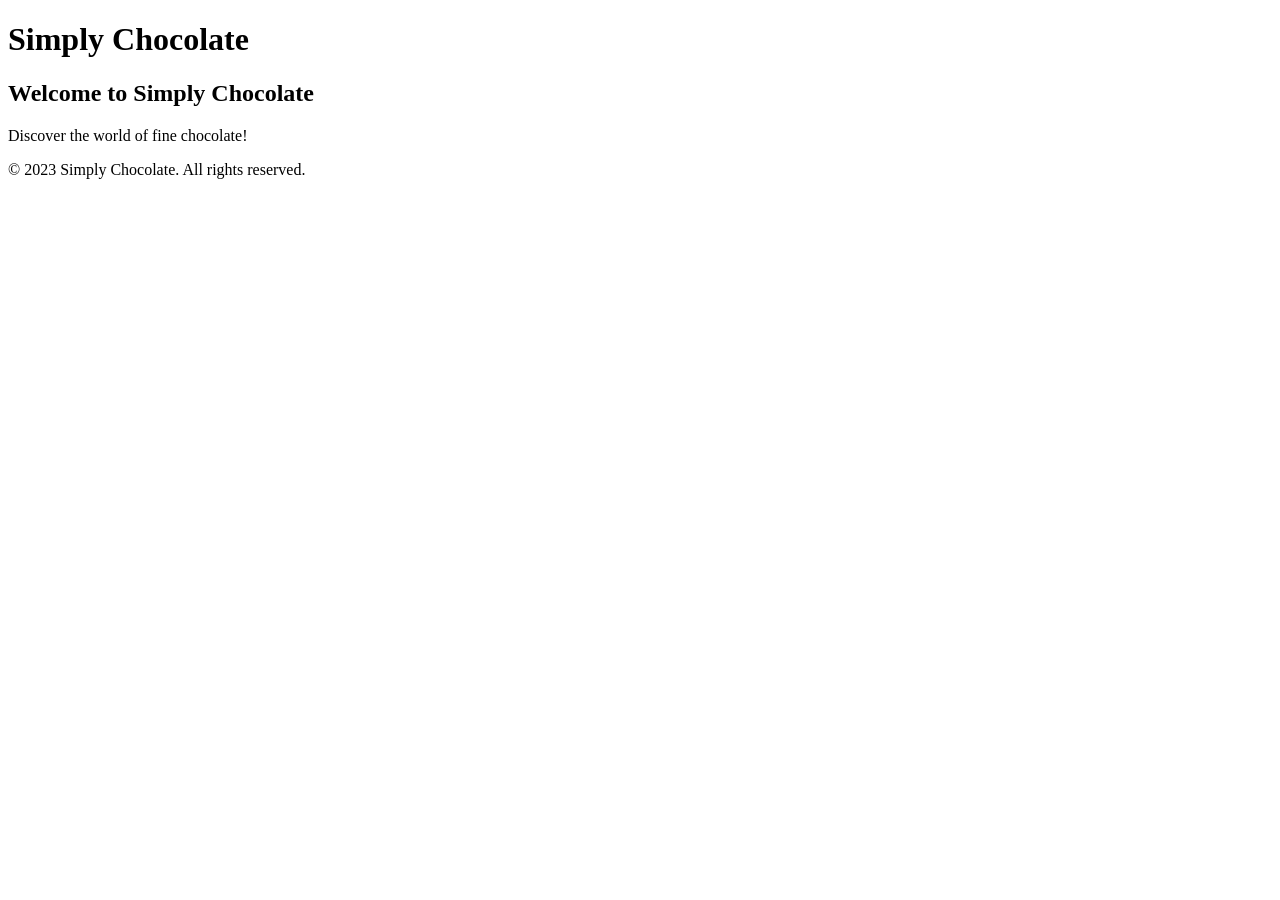
==== index.html @ 81ae106d "Add basic project structure" ====
<!doctype html>
<html lang="en">
  <head>
    <meta charset="UTF-8" />
    <meta name="viewport" content="width=device-width, initial-scale=1.0" />
    <title>Document</title>
  </head>
  <body>
    <header>
      <h1>Simply Chocolate</h1>
    </header>
    <main>
      <section>
        <h2>Welcome to Simply Chocolate</h2>
        <p>Discover the world of fine chocolate!</p>
      </section>
    </main>
    <footer>
      <p>&copy; 2023 Simply Chocolate. All rights reserved.</p>
    </footer>
  </body>
</html>
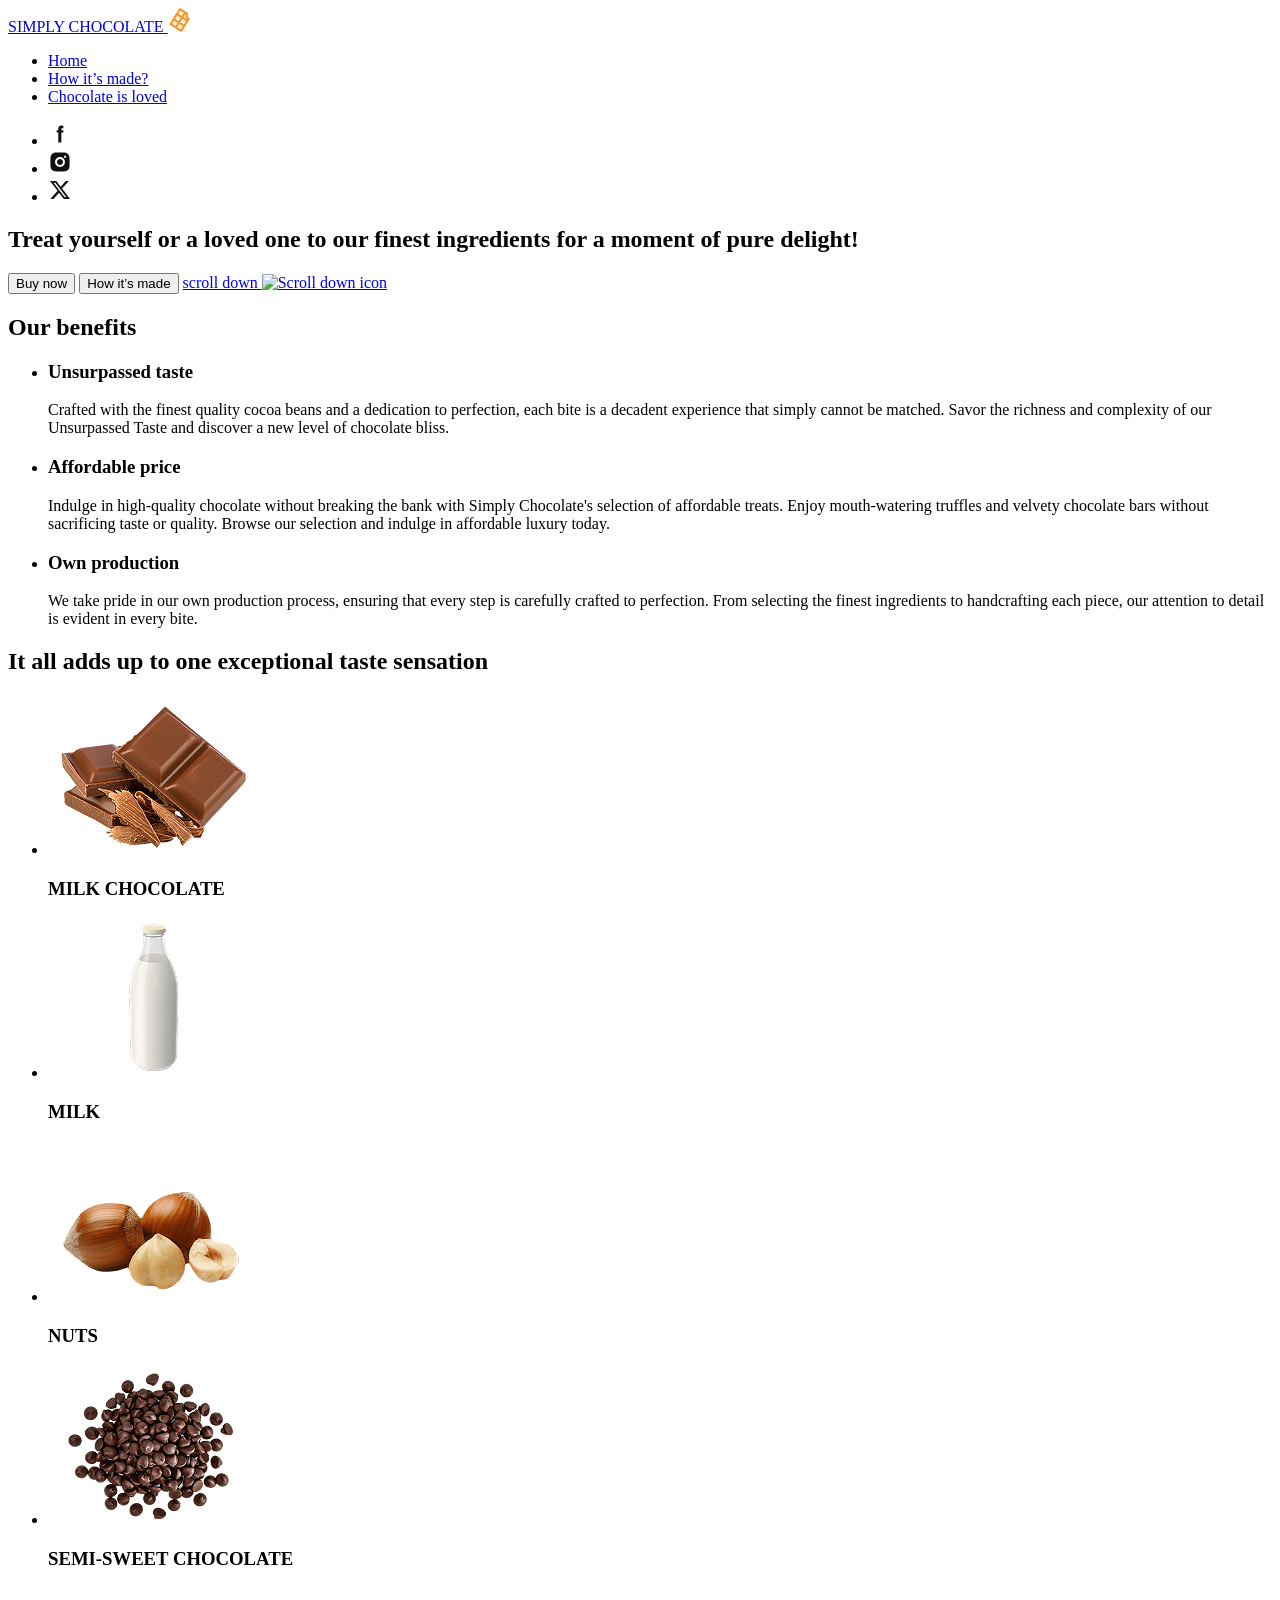
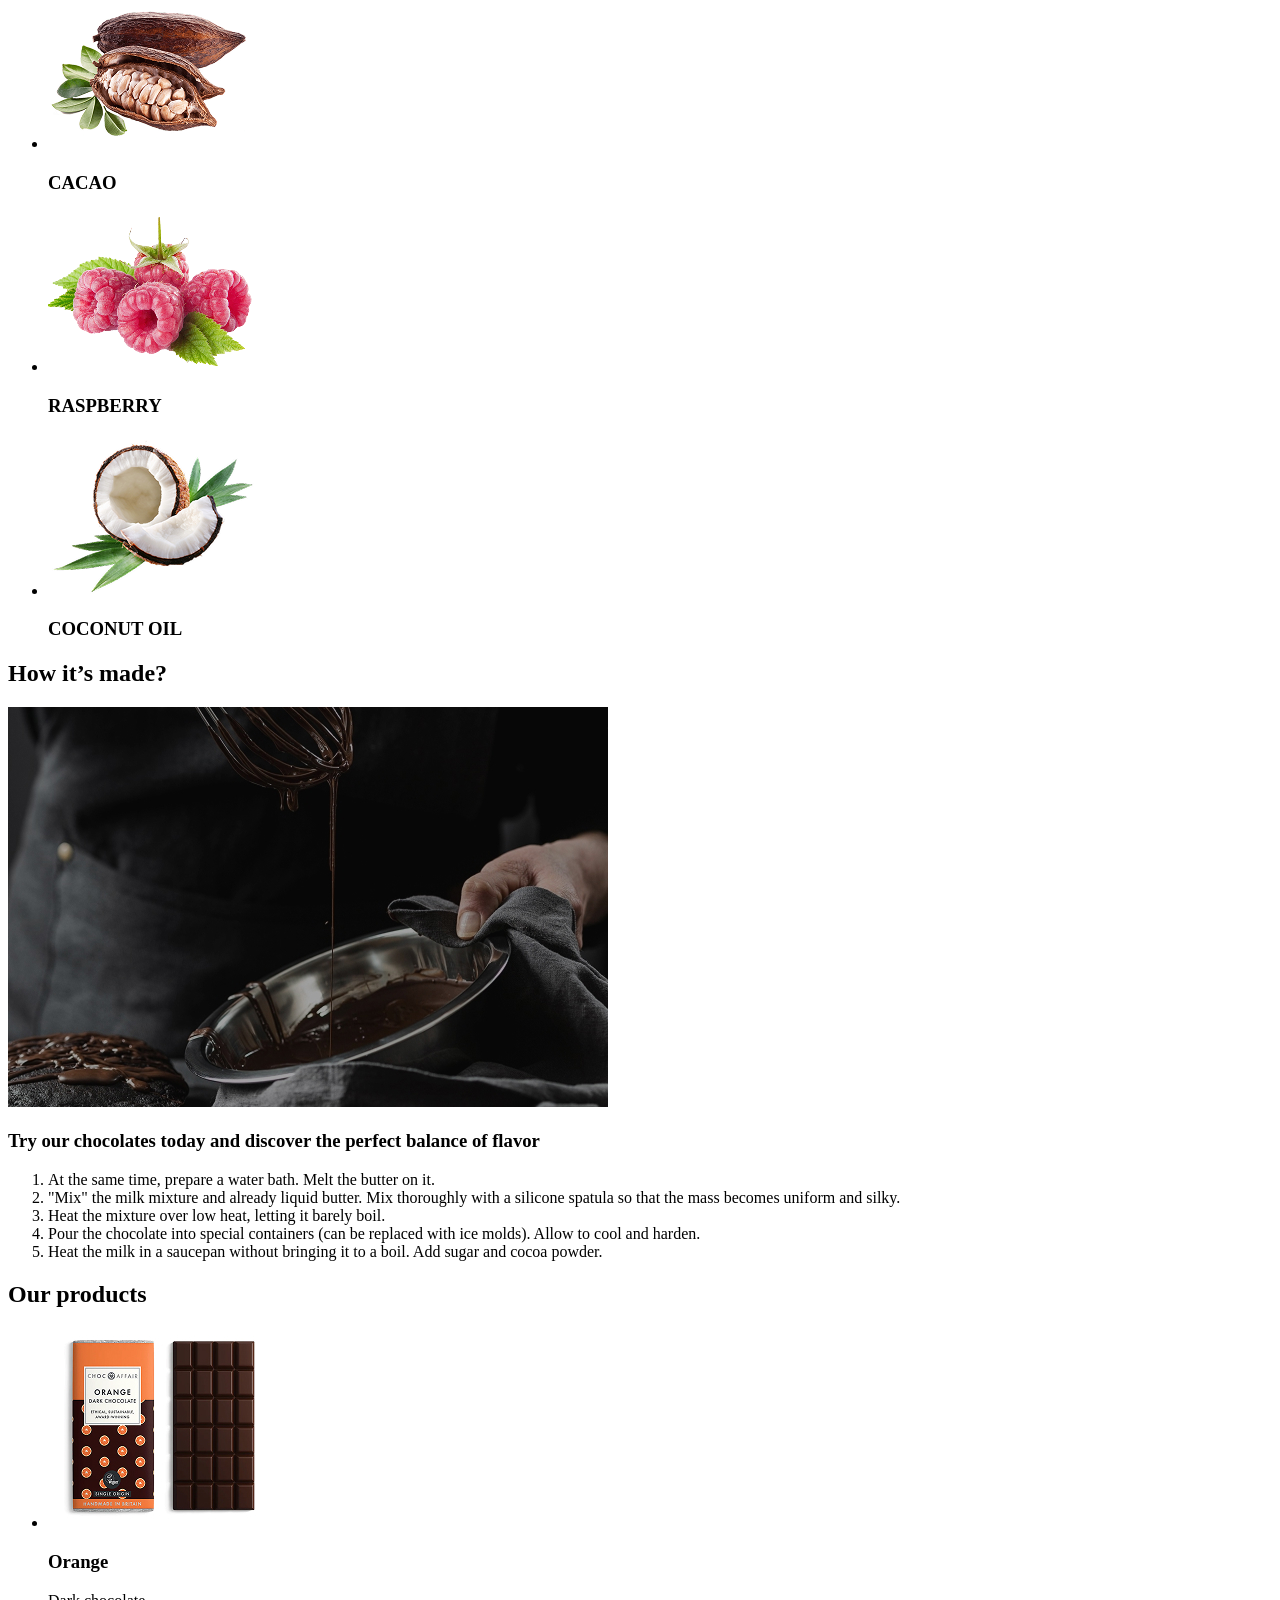
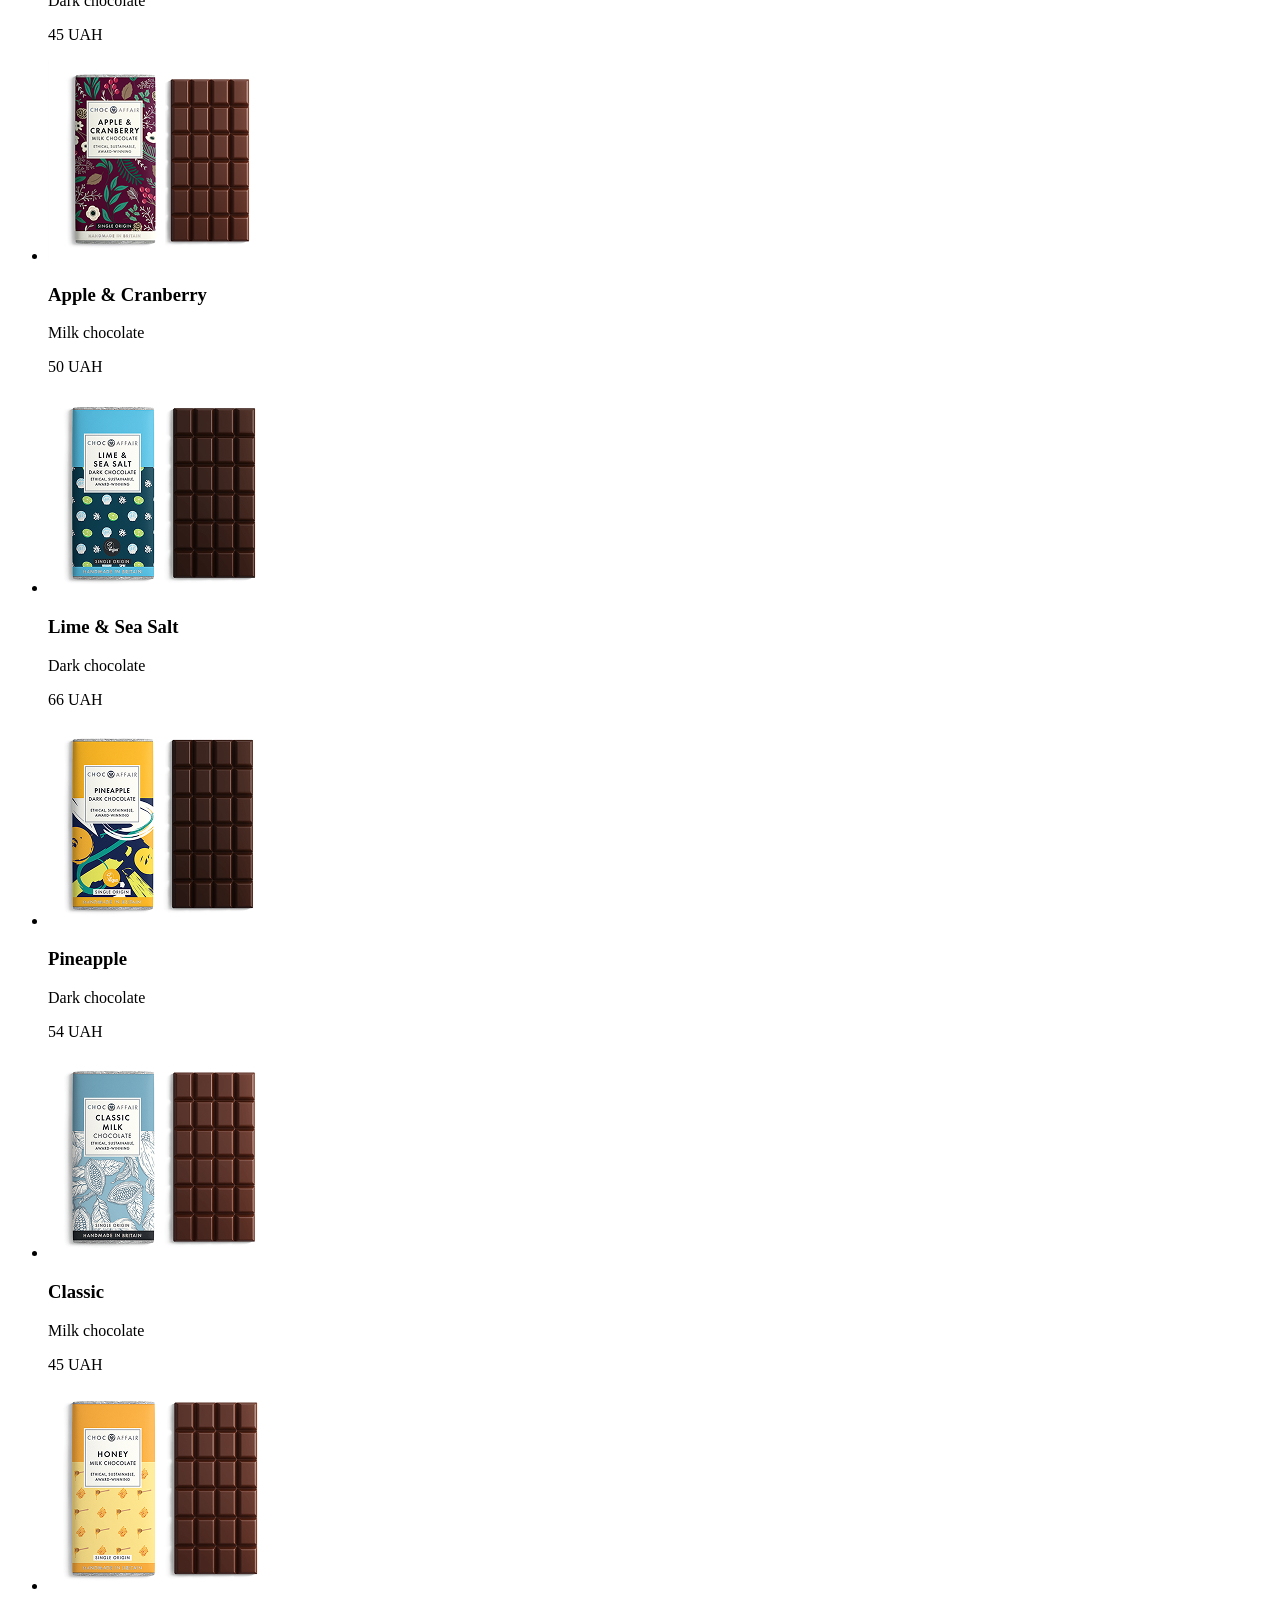
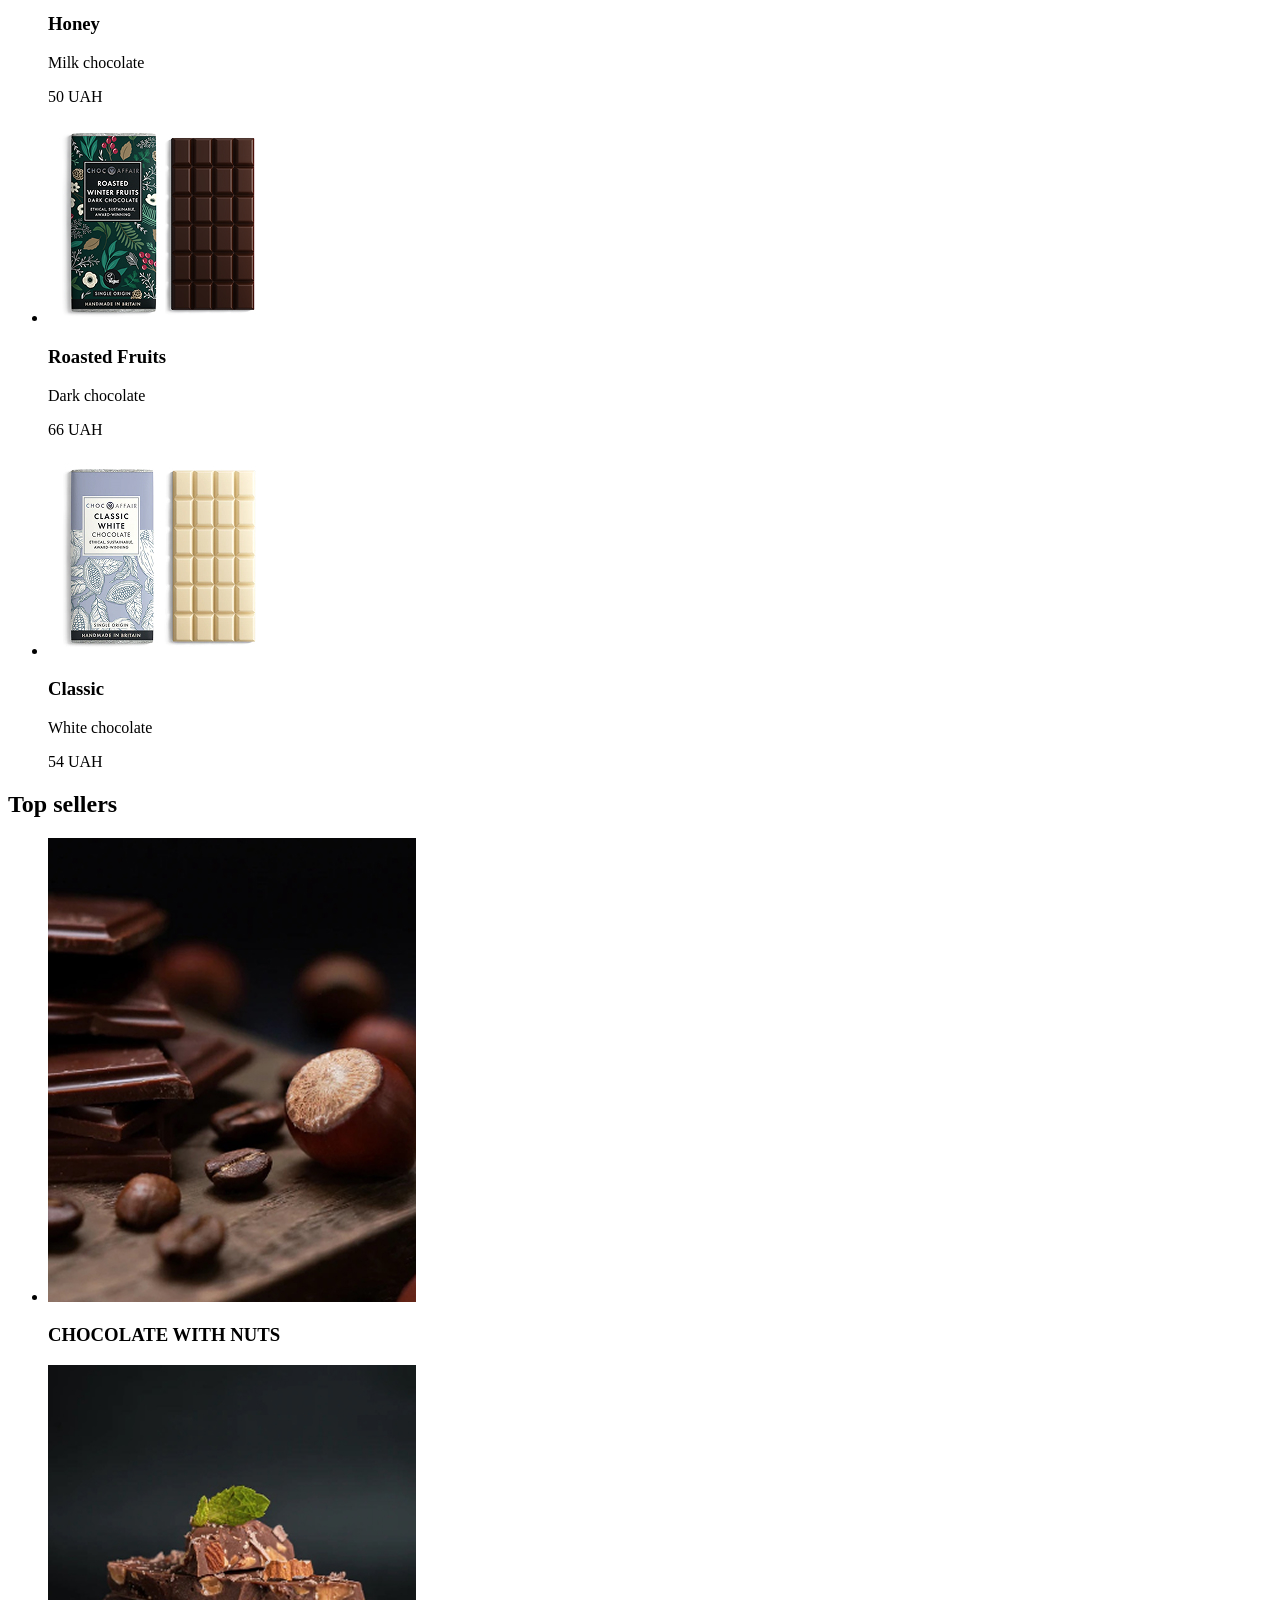
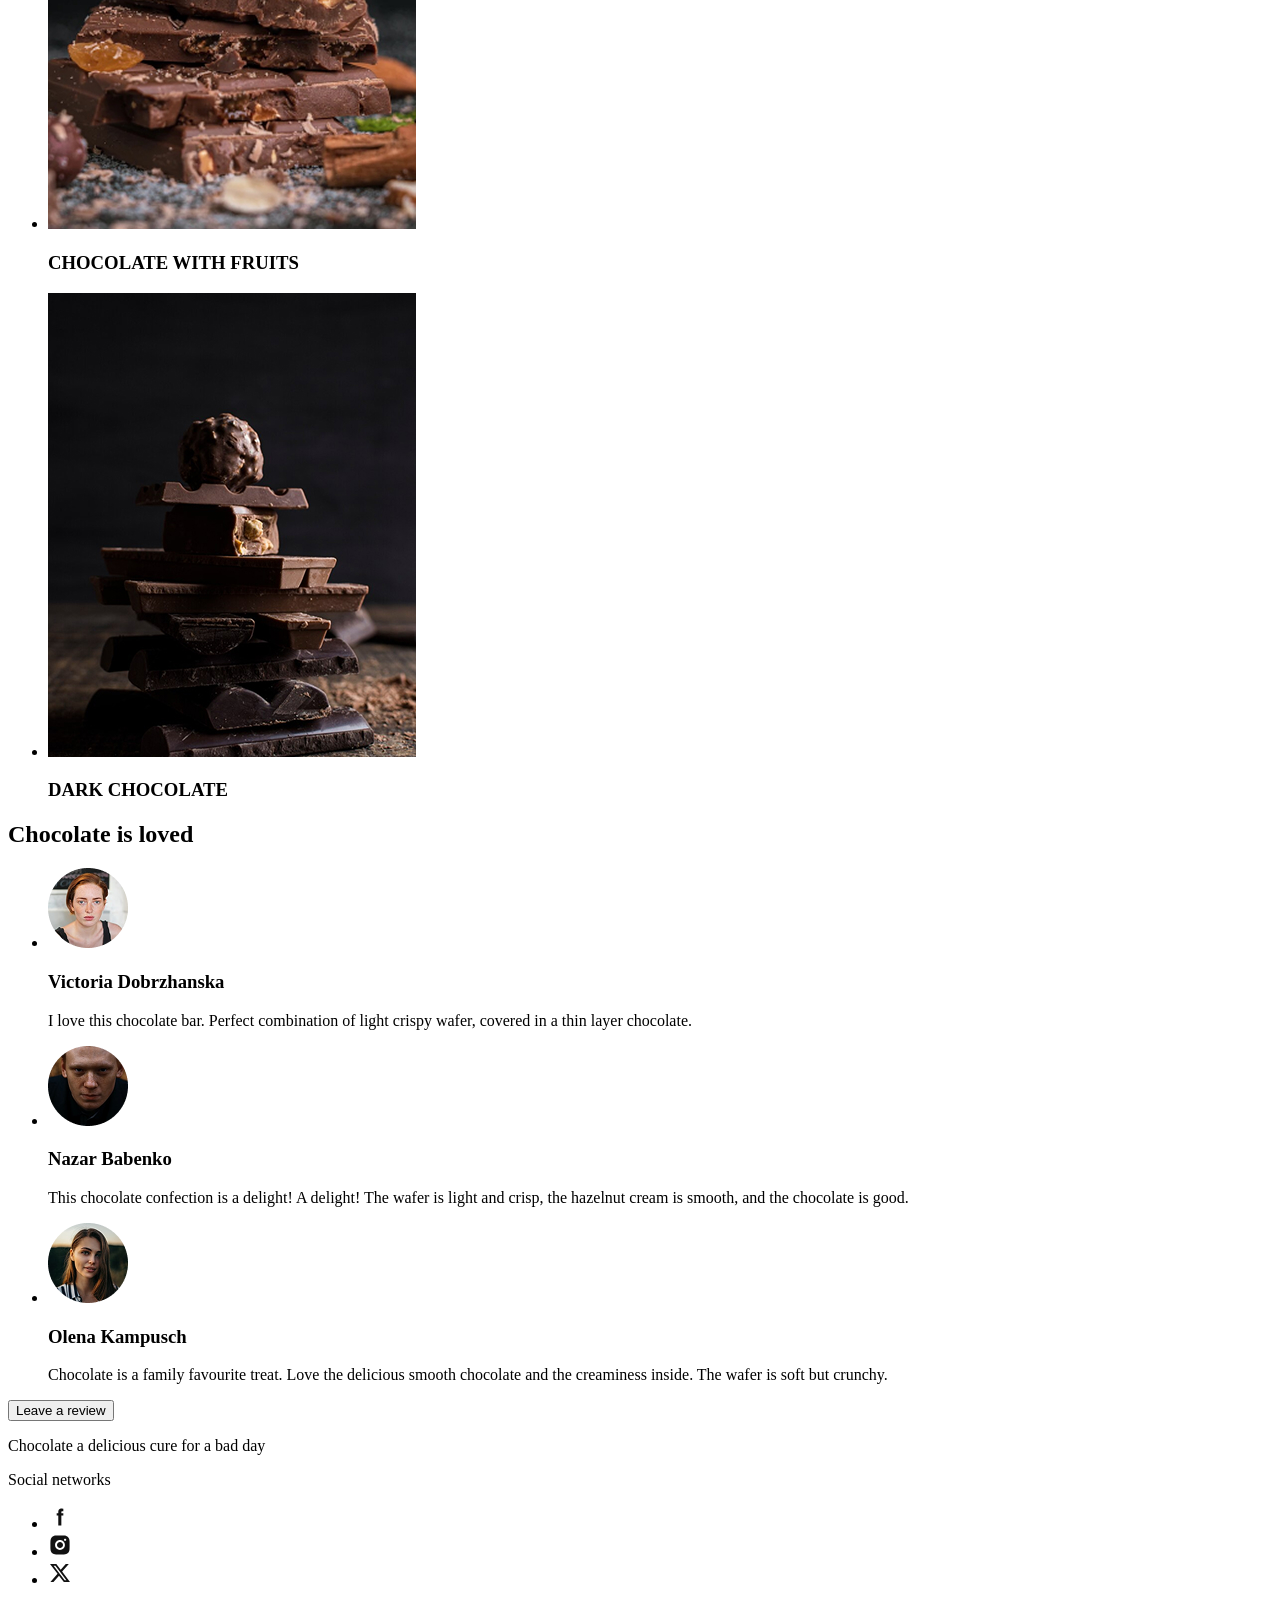
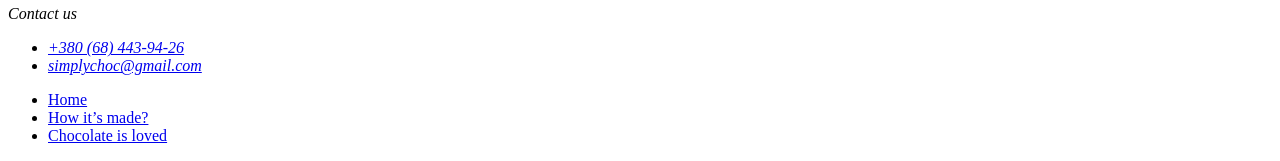
==== commit d8c38f7d: "Add updated html structure" ====
--- a/index.html
+++ b/index.html
@@ -3,20 +3,467 @@
   <head>
     <meta charset="UTF-8" />
     <meta name="viewport" content="width=device-width, initial-scale=1.0" />
-    <title>Document</title>
+    <meta
+      name="description"
+      content="Simply Chocolate offers high-quality, handmade chocolate bars with unique flavors like Orange, Sea Salt, and Roasted Nuts. Pure ingredients for a moment of pure delight. Shop our bestsellers online."
+    />
+    <meta
+      name="keywords"
+      content="simply chocolate, artisan chocolate, buy chocolate online, dark chocolate bars, milk chocolate, organic sweets, handmade confectionery, chocolate gift sets, gourmet chocolate, cocoa products"
+    />
+
+    <title>Simply Chocolate</title>
+    <link
+      rel="shortcut icon"
+      href="./images/icons/logo.svg"
+      type="image/xml+svg"
+    />
   </head>
   <body>
+    <!-- Header -->
+
     <header>
-      <h1>Simply Chocolate</h1>
+      <a href="./index.html"
+        >SIMPLY CHOCOLATE
+        <img
+          src="./images/icons/logo.svg"
+          alt="Site logo"
+          width="24"
+          height="24"
+      /></a>
+
+      <nav>
+        <ul>
+          <li><a href="#">Home</a></li>
+          <li><a href="#">How it’s made?</a></li>
+          <li><a href="#">Chocolate is loved</a></li>
+        </ul>
+      </nav>
+
+      <ul>
+        <li>
+          <a
+            href="https://facebook.com"
+            target="_blank"
+            rel="noopener noreferrer"
+            ><img
+              src="./images/icons/facebook.svg"
+              alt="Facebook icon"
+              width="24"
+              height="24"
+          /></a>
+        </li>
+        <li>
+          <a
+            href="https://instagram.com"
+            target="_blank"
+            rel="noopener noreferrer"
+            ><img
+              src="./images/icons/instagram.svg"
+              alt="Instagram icon"
+              width="24"
+              height="24"
+          /></a>
+        </li>
+        <li>
+          <a
+            href="https://twitter.com"
+            target="_blank"
+            rel="noopener noreferrer"
+            ><img
+              src="./images/icons/twitter.svg"
+              alt="Twitter icon"
+              width="24"
+              height="24"
+          /></a>
+        </li>
+      </ul>
     </header>
     <main>
-      <section>
-        <h2>Welcome to Simply Chocolate</h2>
-        <p>Discover the world of fine chocolate!</p>
+      <!-- Hero section -->
+      <section>
+        <h1>
+          Treat yourself or a loved one to our finest ingredients for a moment
+          of pure delight!
+        </h1>
+        <button type="button">Buy now</button>
+        <button type="button">How it’s made</button>
+        <a href="#" target="_blank" rel="noopener noreferrer"
+          >scroll down
+          <img
+            src="./images/icons/arrow.svg"
+            alt="Scroll down icon"
+            width="22"
+            height="22"
+        /></a>
+      </section>
+      <!-- Benefits section -->
+      <section>
+        <h2>Our benefits</h2>
+        <ul>
+          <li>
+            <h3>Unsurpassed taste</h3>
+            <p>
+              Crafted with the finest quality cocoa beans and a dedication to
+              perfection, each bite is a decadent experience that simply cannot
+              be matched. Savor the richness and complexity of our Unsurpassed
+              Taste and discover a new level of chocolate bliss.
+            </p>
+          </li>
+          <li>
+            <h3>Affordable price</h3>
+            <p>
+              Indulge in high-quality chocolate without breaking the bank with
+              Simply Chocolate's selection of affordable treats. Enjoy
+              mouth-watering truffles and velvety chocolate bars without
+              sacrificing taste or quality. Browse our selection and indulge in
+              affordable luxury today.
+            </p>
+          </li>
+          <li>
+            <h3>Own production</h3>
+            <p>
+              We take pride in our own production process, ensuring that every
+              step is carefully crafted to perfection. From selecting the finest
+              ingredients to handcrafting each piece, our attention to detail is
+              evident in every bite.
+            </p>
+          </li>
+        </ul>
+      </section>
+      <!-- Ingredients section -->
+      <section>
+        <h2>It all adds up to one exceptional taste sensation</h2>
+        <ul>
+          <li>
+            <img
+              src="./images/ingredients/img-1.png"
+              alt="Milk chocolate"
+              width="212"
+              height="160"
+            />
+            <h3>MILK CHOCOLATE</h3>
+          </li>
+          <li>
+            <img
+              src="./images/ingredients/img-2.png"
+              alt="Milk"
+              width="212"
+              height="160"
+            />
+            <h3>MILK</h3>
+          </li>
+          <li>
+            <img
+              src="./images/ingredients/img-3.png"
+              alt="Nuts"
+              width="212"
+              height="160"
+            />
+            <h3>NUTS</h3>
+          </li>
+          <li>
+            <img
+              src="./images/ingredients/img-4.png"
+              alt="Semi-sweet chocolate"
+              width="212"
+              height="160"
+            />
+            <h3>SEMI-SWEET CHOCOLATE</h3>
+          </li>
+          <li>
+            <img
+              src="./images/ingredients/img-5.png"
+              alt="Cacao"
+              width="212"
+              height="160"
+            />
+            <h3>CACAO</h3>
+          </li>
+          <li>
+            <img
+              src="./images/ingredients/img-6.png"
+              alt="Raspberry"
+              width="212"
+              height="160"
+            />
+            <h3>RASPBERRY</h3>
+          </li>
+          <li>
+            <img
+              src="./images/ingredients/img-7.png"
+              alt="Coconut oil"
+              width="212"
+              height="160"
+            />
+            <h3>COCONUT OIL</h3>
+          </li>
+        </ul>
+      </section>
+      <!-- Made section -->
+      <section>
+        <h2>How it’s made?</h2>
+        <img
+          src="./images/made/image.jpg"
+          alt="A close-up of melted dark chocolate dripping from a wire whisk into a metal bowl, with a finished chocolate cake in the background."
+          width="600"
+          height="400"
+        />
+        <h3>
+          Try our chocolates today and discover the perfect balance of flavor
+        </h3>
+        <ol>
+          <li>
+            At the same time, prepare a water bath. Melt the butter on it.
+          </li>
+          <li>
+            "Mix" the milk mixture and already liquid butter. Mix thoroughly
+            with a silicone spatula so that the mass becomes uniform and silky.
+          </li>
+          <li>Heat the mixture over low heat, letting it barely boil.</li>
+          <li>
+            Pour the chocolate into special containers (can be replaced with ice
+            molds). Allow to cool and harden.
+          </li>
+          <li>
+            Heat the milk in a saucepan without bringing it to a boil. Add sugar
+            and cocoa powder.
+          </li>
+        </ol>
+      </section>
+      <!-- Products section -->
+      <section>
+        <h2>Our products</h2>
+        <ul>
+          <li>
+            <img
+              src="./images/products/img-1.jpg"
+              alt="Orange - Dark chocolate"
+              width="230"
+              height="201"
+            />
+            <h3>Orange</h3>
+            <p>Dark chocolate</p>
+            <p>45 UAH</p>
+          </li>
+          <li>
+            <img
+              src="./images/products/img-2.jpg"
+              alt="Apple & Cranberry - Milk chocolate"
+              width="230"
+              height="201"
+            />
+            <h3>Apple & Cranberry</h3>
+            <p>Milk chocolate</p>
+            <p>50 UAH</p>
+          </li>
+          <li>
+            <img
+              src="./images/products/img-3.jpg"
+              alt="Lime & Sea Salt - Dark chocolate"
+              width="230"
+              height="201"
+            />
+            <h3>Lime & Sea Salt</h3>
+            <p>Dark chocolate</p>
+            <p>66 UAH</p>
+          </li>
+          <li>
+            <img
+              src="./images/products/img-4.jpg"
+              alt="Pineapple - Dark chocolate"
+              width="230"
+              height="201"
+            />
+            <h3>Pineapple</h3>
+            <p>Dark chocolate</p>
+            <p>54 UAH</p>
+          </li>
+          <li>
+            <img
+              src="./images/products/img-5.jpg"
+              alt="Classic - Milk chocolate"
+              width="230"
+              height="201"
+            />
+            <h3>Classic</h3>
+            <p>Milk chocolate</p>
+            <p>45 UAH</p>
+          </li>
+          <li>
+            <img
+              src="./images/products/img-6.jpg"
+              alt="Honey - Milk chocolate"
+              width="230"
+              height="201"
+            />
+            <h3>Honey</h3>
+            <p>Milk chocolate</p>
+            <p>50 UAH</p>
+          </li>
+          <li>
+            <img
+              src="./images/products/img-7.jpg"
+              alt="Roasted Fruits - Dark chocolate"
+              width="230"
+              height="201"
+            />
+            <h3>Roasted Fruits</h3>
+            <p>Dark chocolate</p>
+            <p>66 UAH</p>
+          </li>
+          <li>
+            <img
+              src="./images/products/img-8.jpg"
+              alt="Classic - White chocolate"
+              width="230"
+              height="201"
+            />
+            <h3>Classic</h3>
+            <p>White chocolate</p>
+            <p>54 UAH</p>
+          </li>
+        </ul>
+      </section>
+      <!-- Best Sellers section -->
+      <section>
+        <h2>Top sellers</h2>
+        <ul>
+          <li>
+            <img
+              src="./images/bestsellers/ill-1.jpg"
+              alt="Chocolate with nuts"
+              width="368"
+              height="464"
+            />
+            <h3>CHOCOLATE WITH NUTS</h3>
+          </li>
+          <li>
+            <img
+              src="./images/bestsellers/ill-2.jpg"
+              alt="Chocolate with fruits"
+              width="368"
+              height="464"
+            />
+            <h3>CHOCOLATE WITH FRUITS</h3>
+          </li>
+          <li>
+            <img
+              src="./images/bestsellers/ill-3.jpg"
+              alt="Dark chocolate"
+              width="368"
+              height="464"
+            />
+            <h3>DARK CHOCOLATE</h3>
+          </li>
+        </ul>
+      </section>
+      <!-- Reviews section -->
+      <section>
+        <h2>Chocolate is loved</h2>
+        <ul>
+          <li>
+            <img
+              src="./images/review/img-1.png"
+              alt="Victoria Dobrzhanska photo"
+              width="80"
+              height="80"
+            />
+            <h3>Victoria Dobrzhanska</h3>
+            <p>
+              I love this chocolate bar. Perfect combination of light crispy
+              wafer, covered in a thin layer chocolate.
+            </p>
+          </li>
+          <li>
+            <img
+              src="./images/review/img-2.png"
+              alt="Nazar Babenko photo"
+              width="80"
+              height="80"
+            />
+            <h3>Nazar Babenko</h3>
+            <p>
+              This chocolate confection is a delight! A delight! The wafer is
+              light and crisp, the hazelnut cream is smooth, and the chocolate
+              is good.
+            </p>
+          </li>
+          <li>
+            <img
+              src="./images/review/img-3.png"
+              alt="Olena Kampusch photo"
+              width="80"
+              height="80"
+            />
+            <h3>Olena Kampusch</h3>
+            <p>
+              Chocolate is a family favourite treat. Love the delicious smooth
+              chocolate and the creaminess inside. The wafer is soft but
+              crunchy.
+            </p>
+          </li>
+        </ul>
+        <button type="button">Leave a review</button>
       </section>
     </main>
+    <!-- Footer -->
     <footer>
-      <p>&copy; 2023 Simply Chocolate. All rights reserved.</p>
+      <p>Chocolate a delicious cure for a bad day</p>
+      <p>Social networks</p>
+      <ul>
+        <li>
+          <a
+            href="https://facebook.com"
+            target="_blank"
+            rel="noopener noreferrer"
+            ><img
+              src="./images/icons/facebook.svg"
+              alt="Facebook icon"
+              width="24"
+              height="24"
+          /></a>
+        </li>
+        <li>
+          <a
+            href="https://instagram.com"
+            target="_blank"
+            rel="noopener noreferrer"
+            ><img
+              src="./images/icons/instagram.svg"
+              alt="Instagram icon"
+              width="24"
+              height="24"
+          /></a>
+        </li>
+        <li>
+          <a
+            href="https://twitter.com"
+            target="_blank"
+            rel="noopener noreferrer"
+            ><img
+              src="./images/icons/twitter.svg"
+              alt="Twitter icon"
+              width="24"
+              height="24"
+          /></a>
+        </li>
+      </ul>
+
+      <address>
+        <p>Contact us</p>
+        <ul>
+          <li><a href="tel:+380684439426">+380 (68) 443-94-26</a></li>
+          <li>
+            <a href="mailto:simplychoc@gmail.com">simplychoc@gmail.com</a>
+          </li>
+        </ul>
+      </address>
+      <ul>
+        <li><a href="#">Home</a></li>
+        <li><a href="#">How it’s made?</a></li>
+        <li><a href="#">Chocolate is loved</a></li>
+      </ul>
     </footer>
   </body>
 </html>
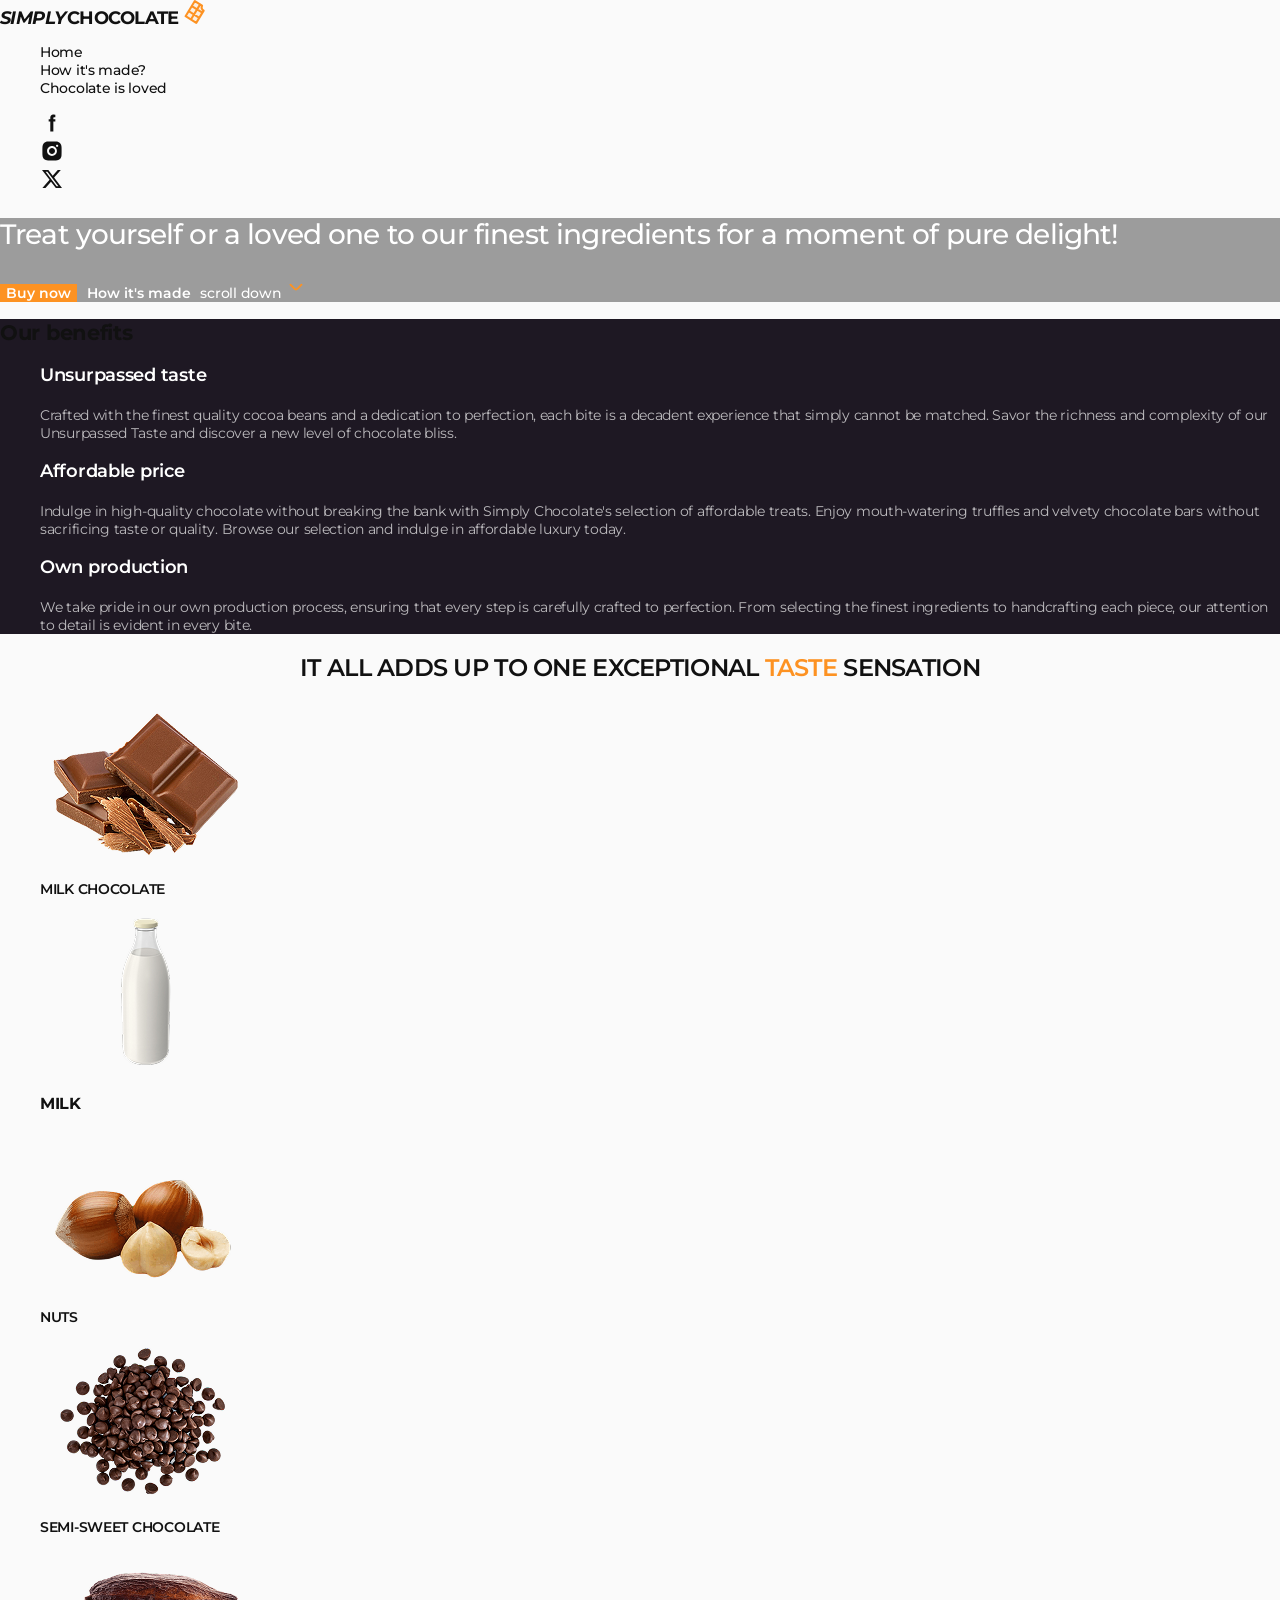
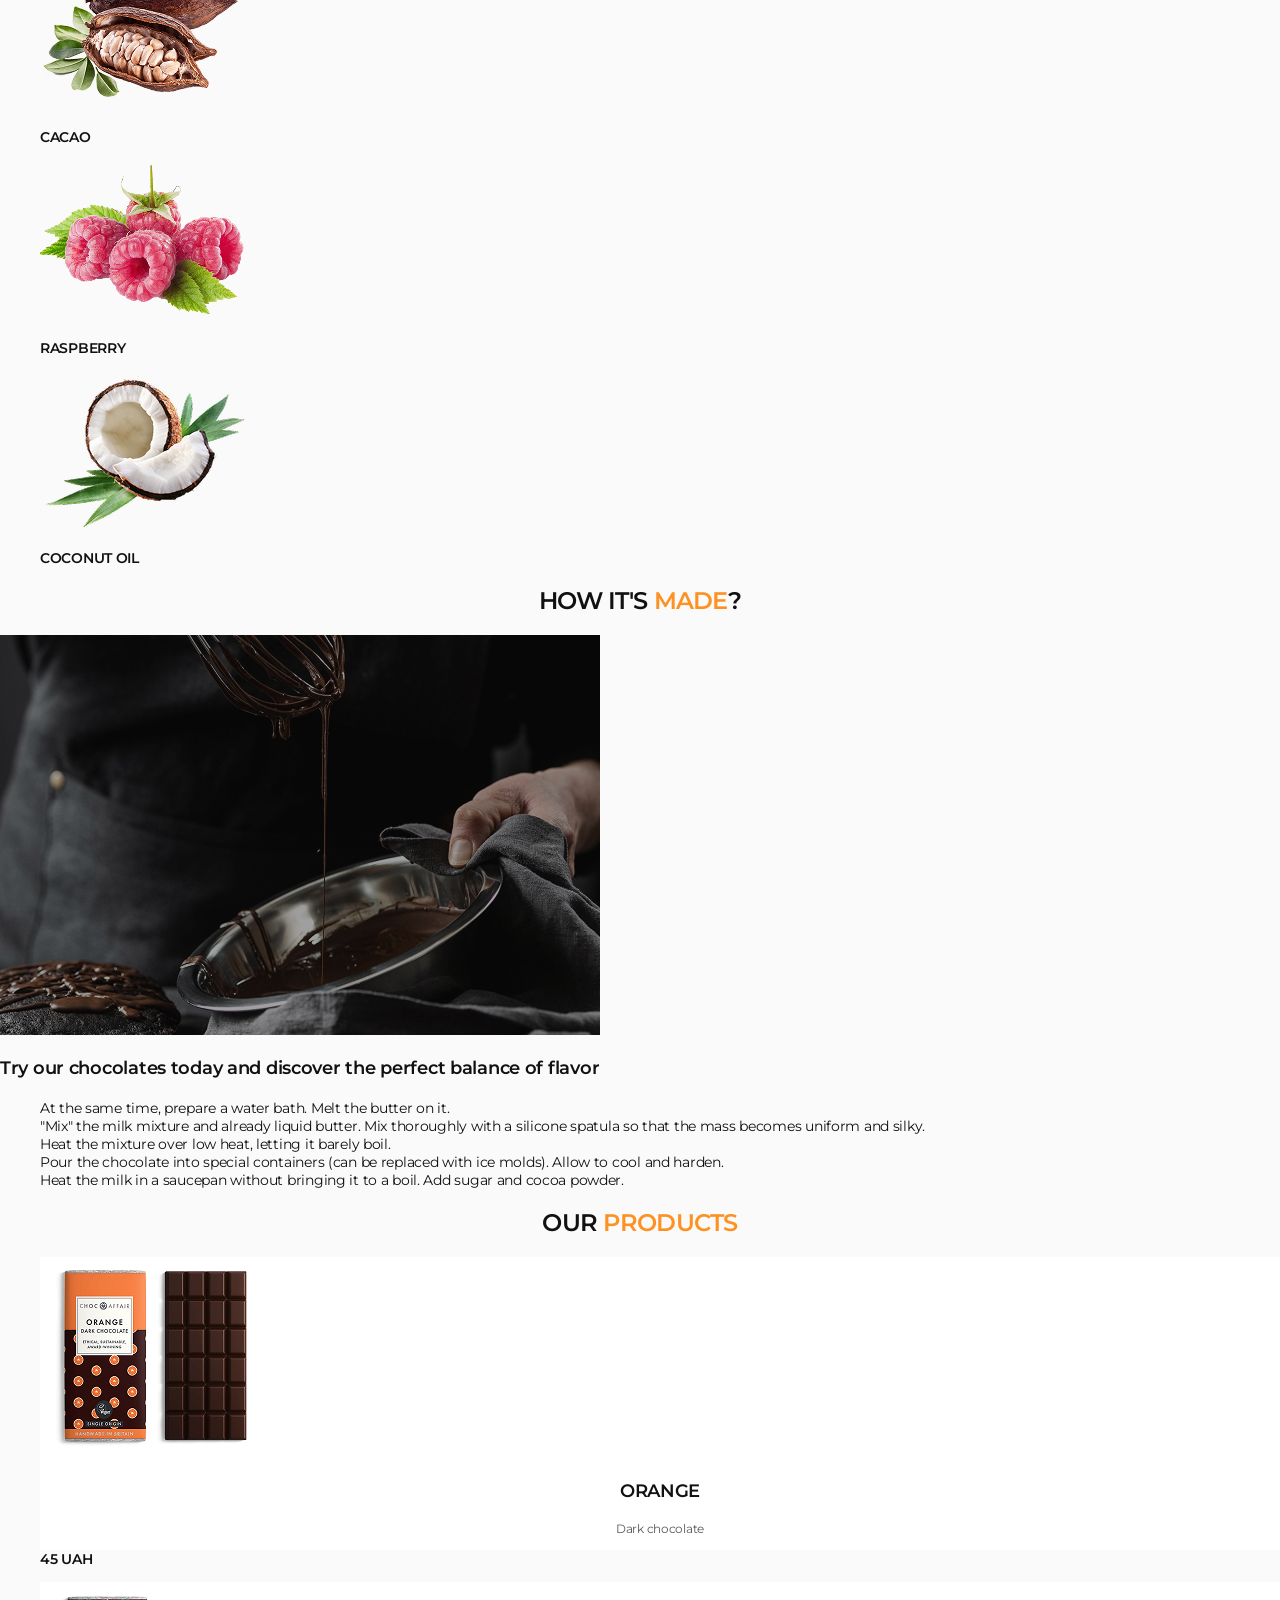
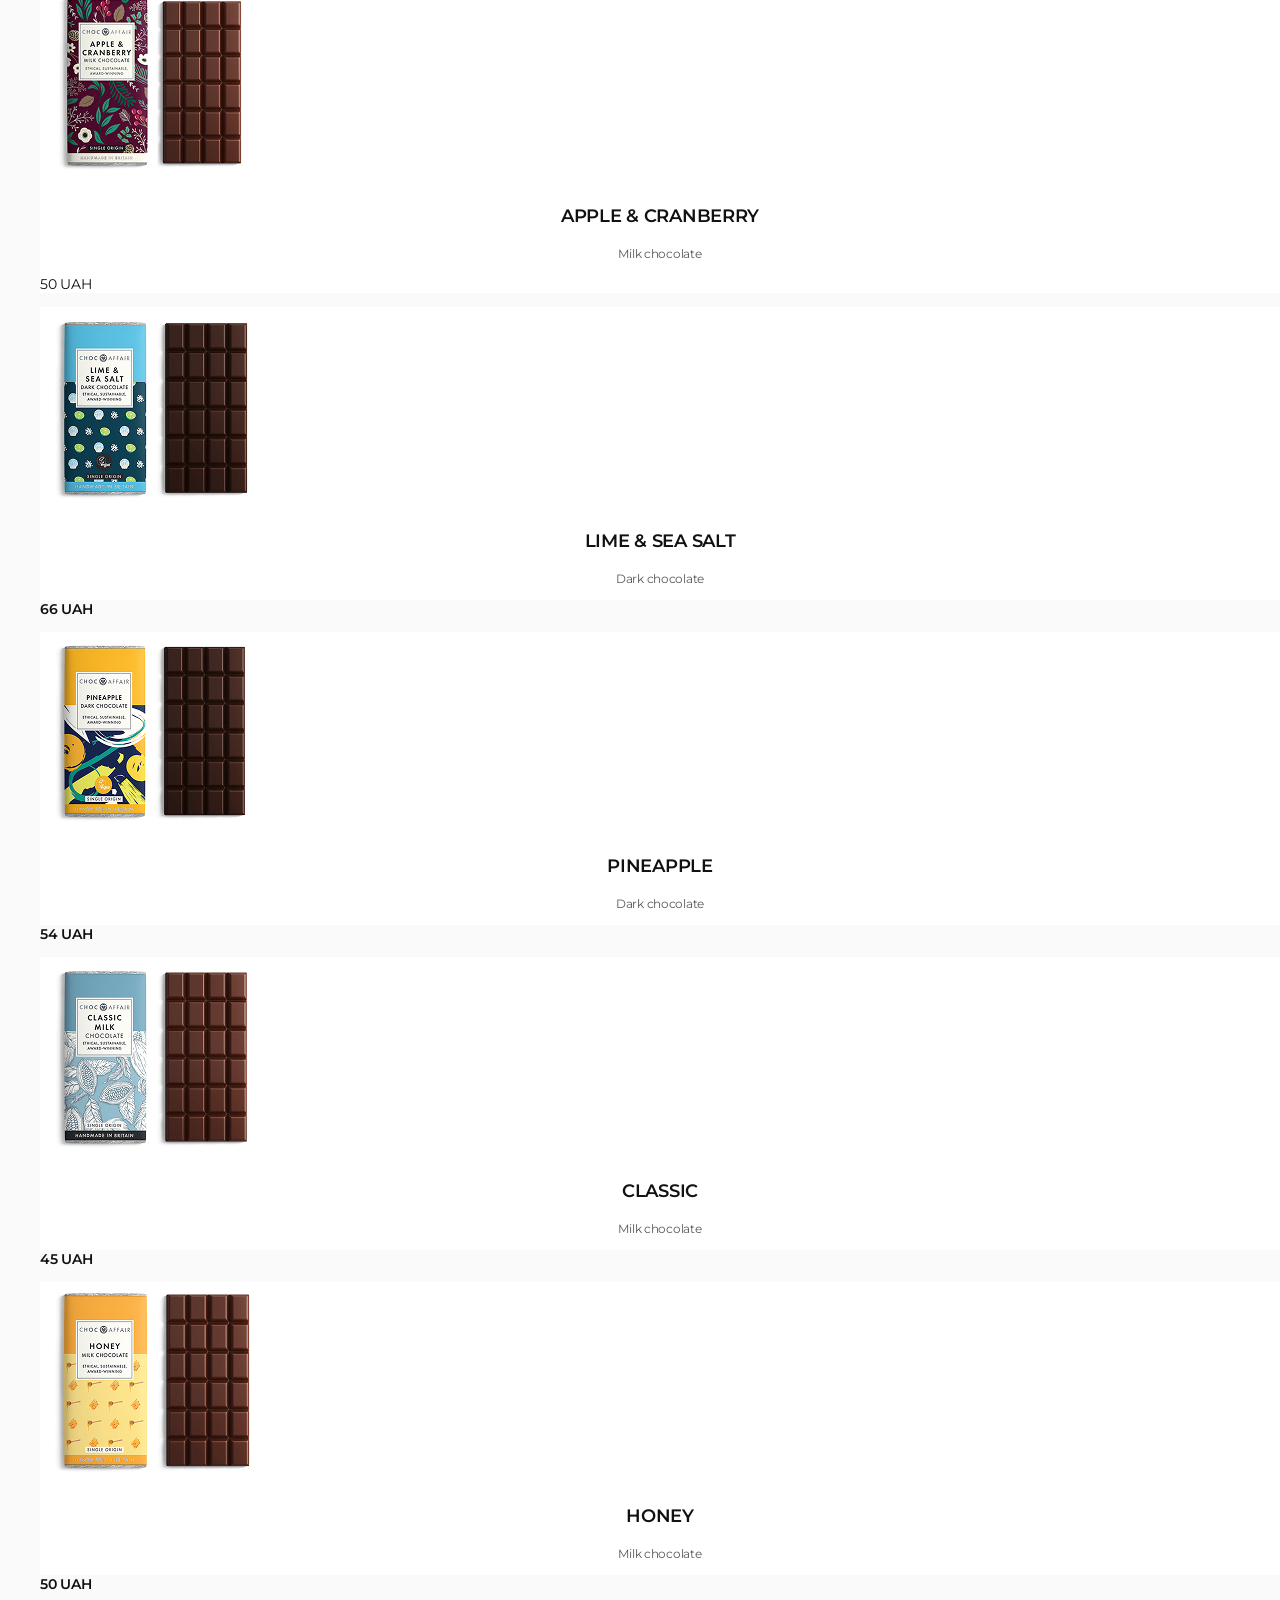
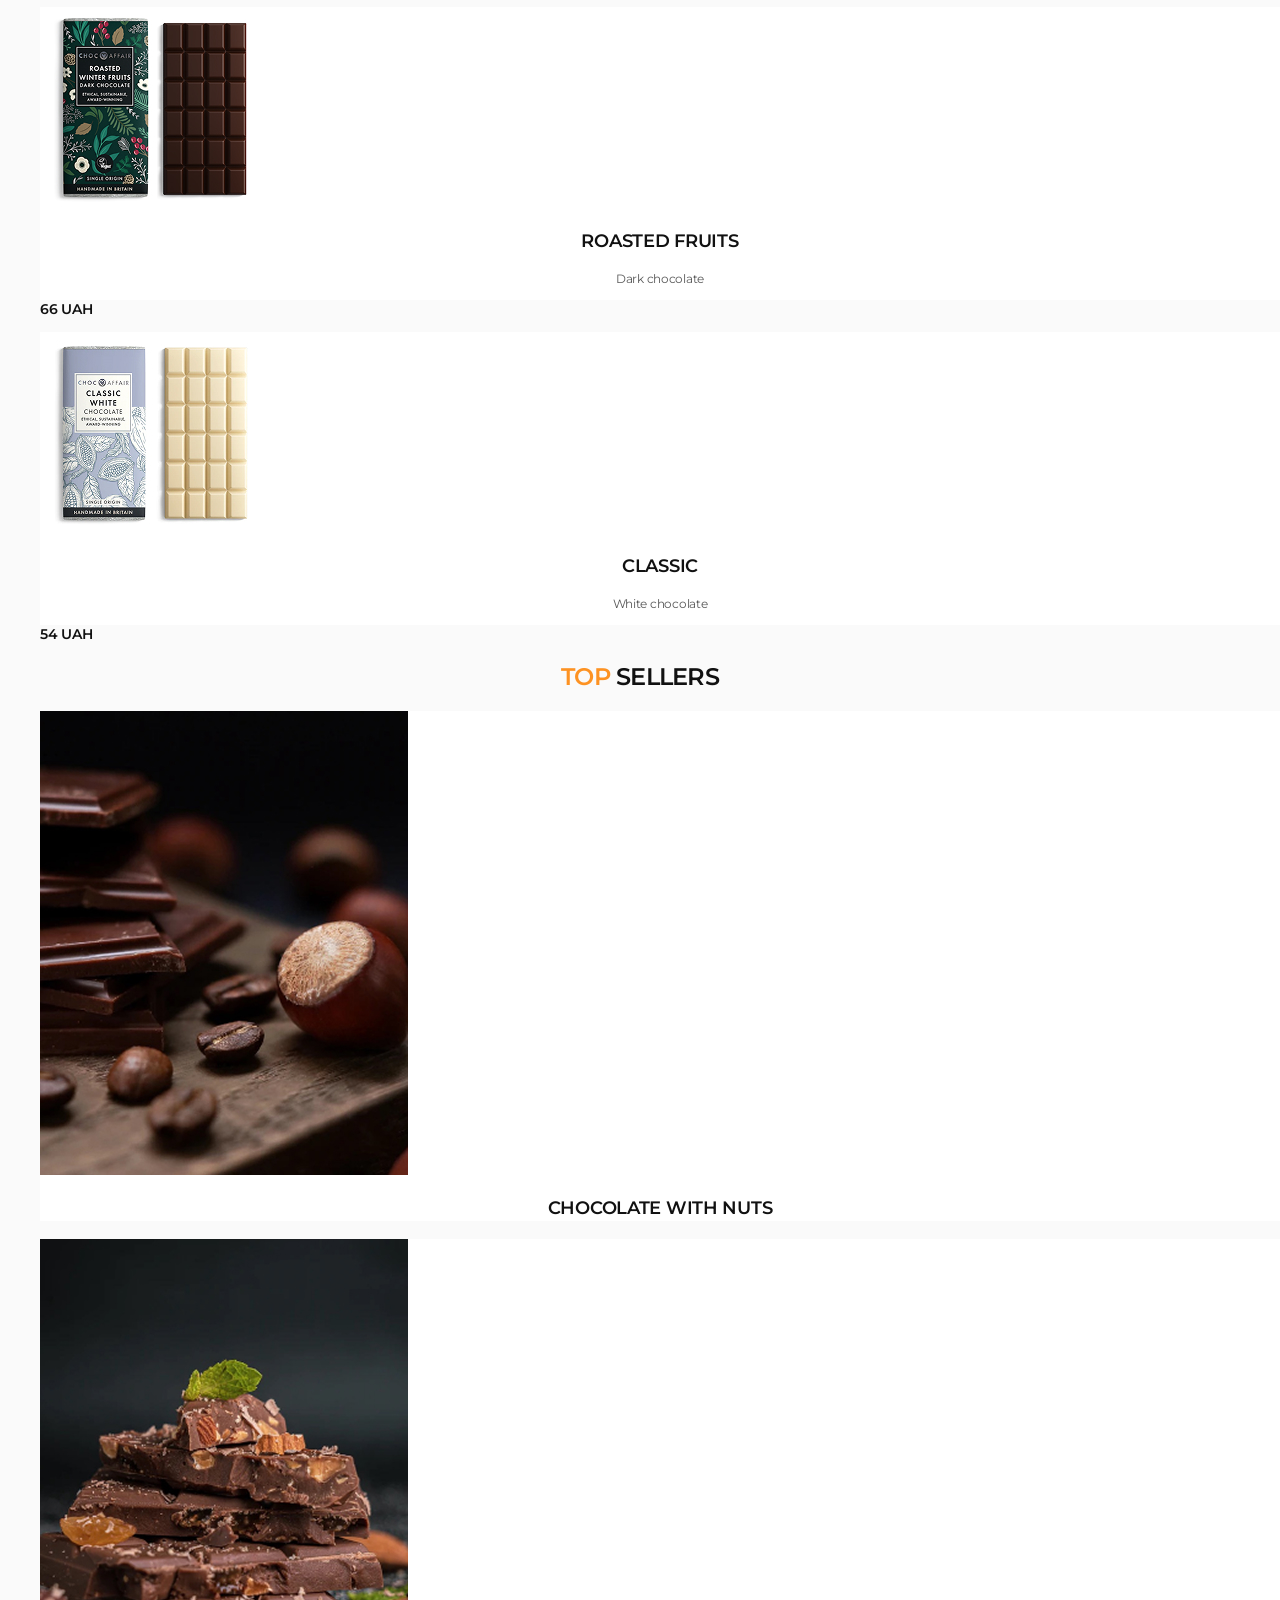
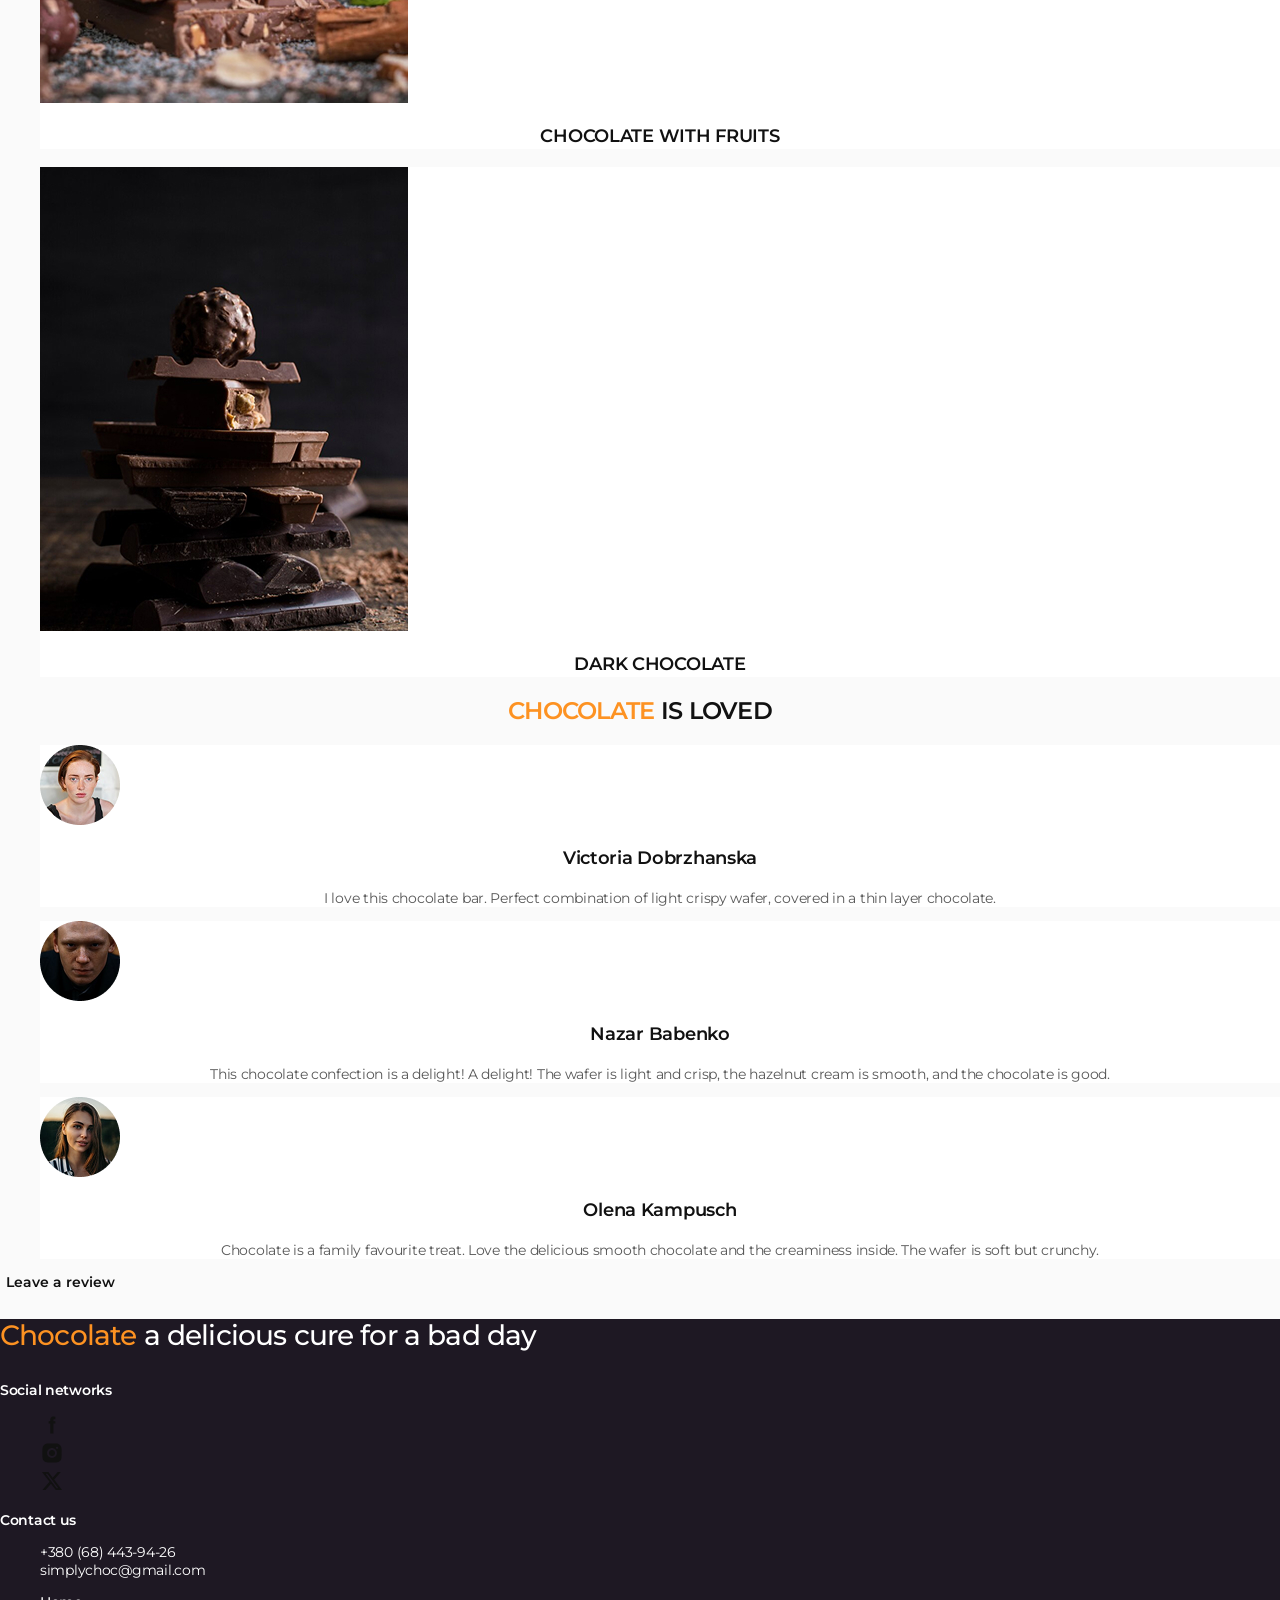
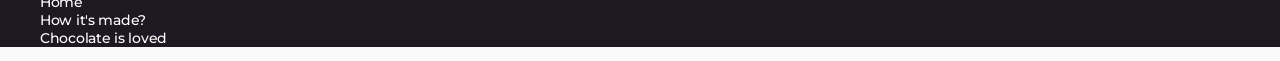
==== commit b15d4859: "Add basic css part" ====
--- a/index.html
+++ b/index.html
@@ -18,59 +18,85 @@
       href="./images/icons/logo.svg"
       type="image/xml+svg"
     />
+    <!-- Fonts-->
+    <link rel="preconnect" href="https://fonts.googleapis.com" />
+    <link rel="preconnect" href="https://fonts.gstatic.com" crossorigin />
+    <link
+      href="https://fonts.googleapis.com/css2?family=Montserrat:ital,wght@0,100..900;1,100..900&family=Roboto:ital,wght@0,100..900;1,100..900&display=swap"
+      rel="stylesheet"
+    />
+    <!-- Normalize styles-->
+    <link
+      rel="stylesheet"
+      href="https://cdnjs.cloudflare.com/ajax/libs/modern-normalize/3.0.1/modern-normalize.min.css"
+    />
+    <!-- Custom styles-->
+    <link rel="stylesheet" href="./css/main.css" />
   </head>
   <body>
     <!-- Header -->
-
-    <header>
-      <a href="./index.html"
-        >SIMPLY CHOCOLATE
+    <header class="header" id="home">
+      <a class="logo" href="./index.html"
+        ><i>SIMPLY</i>CHOCOLATE
         <img
+          class="logo-icon"
           src="./images/icons/logo.svg"
           alt="Site logo"
           width="24"
           height="24"
       /></a>
 
-      <nav>
-        <ul>
-          <li><a href="#">Home</a></li>
-          <li><a href="#">How it’s made?</a></li>
-          <li><a href="#">Chocolate is loved</a></li>
+      <nav class="main-nav">
+        <ul class="main-nav-list">
+          <li class="main-nav-item">
+            <a class="main-nav-link" href="#home">Home</a>
+          </li>
+          <li class="main-nav-item">
+            <a class="main-nav-link" href="#made">How it&#39;s made?</a>
+          </li>
+          <li class="main-nav-item">
+            <a class="main-nav-link" href="#reviews">Chocolate is loved</a>
+          </li>
         </ul>
       </nav>
 
-      <ul>
-        <li>
+      <ul class="socials">
+        <li class="socials-item">
           <a
+            class="socials-link"
             href="https://facebook.com"
             target="_blank"
             rel="noopener noreferrer"
             ><img
+              class="socials-icon"
               src="./images/icons/facebook.svg"
               alt="Facebook icon"
               width="24"
               height="24"
           /></a>
         </li>
-        <li>
+        <li class="socials-item">
           <a
+            class="socials-link"
             href="https://instagram.com"
             target="_blank"
             rel="noopener noreferrer"
             ><img
+              class="socials-icon"
               src="./images/icons/instagram.svg"
               alt="Instagram icon"
               width="24"
               height="24"
           /></a>
         </li>
-        <li>
+        <li class="socials-item">
           <a
+            class="socials-link"
             href="https://twitter.com"
             target="_blank"
             rel="noopener noreferrer"
             ><img
+              class="socials-icon"
               src="./images/icons/twitter.svg"
               alt="Twitter icon"
               width="24"
@@ -81,38 +107,45 @@
     </header>
     <main>
       <!-- Hero section -->
-      <section>
-        <h1>
+      <section class="hero" id="hero">
+        <h1 class="hero-title">
           Treat yourself or a loved one to our finest ingredients for a moment
           of pure delight!
         </h1>
-        <button type="button">Buy now</button>
-        <button type="button">How it’s made</button>
-        <a href="#" target="_blank" rel="noopener noreferrer"
+        <button class="btn btn-filled" type="button">Buy now</button>
+        <button class="btn btn-outline primary" type="button">
+          How it&#39;s made
+        </button>
+        <a
+          class="hero-link"
+          href="#benefits"
+          target="_blank"
+          rel="noopener noreferrer"
           >scroll down
           <img
-            src="./images/icons/arrow.svg"
+            class="hero-link-icon"
+            src="./images/icons/arrow-down.svg"
             alt="Scroll down icon"
             width="22"
             height="22"
         /></a>
       </section>
       <!-- Benefits section -->
-      <section>
+      <section class="benefits" id="benefits">
         <h2>Our benefits</h2>
-        <ul>
-          <li>
-            <h3>Unsurpassed taste</h3>
-            <p>
+        <ul class="benefits-list">
+          <li class="benefits-item">
+            <h3 class="benefits-subtitle">Unsurpassed taste</h3>
+            <p class="benefits-description">
               Crafted with the finest quality cocoa beans and a dedication to
               perfection, each bite is a decadent experience that simply cannot
               be matched. Savor the richness and complexity of our Unsurpassed
               Taste and discover a new level of chocolate bliss.
             </p>
           </li>
-          <li>
-            <h3>Affordable price</h3>
-            <p>
+          <li class="benefits-item">
+            <h3 class="benefits-subtitle">Affordable price</h3>
+            <p class="benefits-description">
               Indulge in high-quality chocolate without breaking the bank with
               Simply Chocolate's selection of affordable treats. Enjoy
               mouth-watering truffles and velvety chocolate bars without
@@ -120,9 +153,9 @@
               affordable luxury today.
             </p>
           </li>
-          <li>
-            <h3>Own production</h3>
-            <p>
+          <li class="benefits-item">
+            <h3 class="benefits-subtitle">Own production</h3>
+            <p class="benefits-description">
               We take pride in our own production process, ensuring that every
               step is carefully crafted to perfection. From selecting the finest
               ingredients to handcrafting each piece, our attention to detail is
@@ -132,20 +165,25 @@
         </ul>
       </section>
       <!-- Ingredients section -->
-      <section>
-        <h2>It all adds up to one exceptional taste sensation</h2>
-        <ul>
-          <li>
-            <img
+      <section class="ingredients section" id="ingredients">
+        <h2 class="ingredients-title section-title">
+          It all adds up to one exceptional
+          <span class="accent">taste</span> sensation
+        </h2>
+        <ul class="ingredients-list">
+          <li class="ingredients-item">
+            <img
+              class="ingredients-illustration"
               src="./images/ingredients/img-1.png"
               alt="Milk chocolate"
               width="212"
               height="160"
             />
-            <h3>MILK CHOCOLATE</h3>
-          </li>
-          <li>
-            <img
+            <h3 class="ingredients-caption">MILK CHOCOLATE</h3>
+          </li>
+          <li class="ingredients-item">
+            <img
+              class="ingredients-illustration"
               src="./images/ingredients/img-2.png"
               alt="Milk"
               width="212"
@@ -153,295 +191,335 @@
             />
             <h3>MILK</h3>
           </li>
-          <li>
-            <img
+          <li class="ingredients-item">
+            <img
+              class="ingredients-illustration"
               src="./images/ingredients/img-3.png"
               alt="Nuts"
               width="212"
               height="160"
             />
-            <h3>NUTS</h3>
-          </li>
-          <li>
-            <img
+            <h3 class="ingredients-caption">NUTS</h3>
+          </li>
+          <li class="ingredients-item">
+            <img
+              class="ingredients-illustration"
               src="./images/ingredients/img-4.png"
               alt="Semi-sweet chocolate"
               width="212"
               height="160"
             />
-            <h3>SEMI-SWEET CHOCOLATE</h3>
-          </li>
-          <li>
-            <img
+            <h3 class="ingredients-caption">SEMI-SWEET CHOCOLATE</h3>
+          </li>
+          <li class="ingredients-item">
+            <img
+              class="ingredients-illustration"
               src="./images/ingredients/img-5.png"
               alt="Cacao"
               width="212"
               height="160"
             />
-            <h3>CACAO</h3>
-          </li>
-          <li>
-            <img
+            <h3 class="ingredients-caption">CACAO</h3>
+          </li>
+          <li class="ingredients-item">
+            <img
+              class="ingredients-illustration"
               src="./images/ingredients/img-6.png"
               alt="Raspberry"
               width="212"
               height="160"
             />
-            <h3>RASPBERRY</h3>
-          </li>
-          <li>
-            <img
+            <h3 class="ingredients-caption">RASPBERRY</h3>
+          </li>
+          <li class="ingredients-item">
+            <img
+              class="ingredients-illustration"
               src="./images/ingredients/img-7.png"
               alt="Coconut oil"
               width="212"
               height="160"
             />
-            <h3>COCONUT OIL</h3>
+            <h3 class="ingredients-caption">COCONUT OIL</h3>
           </li>
         </ul>
       </section>
       <!-- Made section -->
-      <section>
-        <h2>How it’s made?</h2>
+      <section class="made section" id="made">
+        <h2 class="made-title section-title">
+          How it&#39;s <span class="accent">made</span>?
+        </h2>
         <img
+          class="made-illustration"
           src="./images/made/image.jpg"
           alt="A close-up of melted dark chocolate dripping from a wire whisk into a metal bowl, with a finished chocolate cake in the background."
           width="600"
           height="400"
         />
-        <h3>
+        <h3 class="made-caption">
           Try our chocolates today and discover the perfect balance of flavor
         </h3>
-        <ol>
-          <li>
+        <ol class="made-list">
+          <li class="made-item">
             At the same time, prepare a water bath. Melt the butter on it.
           </li>
-          <li>
+          <li class="made-item">
             "Mix" the milk mixture and already liquid butter. Mix thoroughly
             with a silicone spatula so that the mass becomes uniform and silky.
           </li>
-          <li>Heat the mixture over low heat, letting it barely boil.</li>
-          <li>
+          <li class="made-item">
+            Heat the mixture over low heat, letting it barely boil.
+          </li>
+          <li class="made-item">
             Pour the chocolate into special containers (can be replaced with ice
             molds). Allow to cool and harden.
           </li>
-          <li>
+          <li class="made-item">
             Heat the milk in a saucepan without bringing it to a boil. Add sugar
             and cocoa powder.
           </li>
         </ol>
       </section>
       <!-- Products section -->
-      <section>
-        <h2>Our products</h2>
-        <ul>
-          <li>
-            <img
+      <section class="products section" id="products">
+        <h2 class="products-title section-title">
+          Our <span class="accent">products</span>
+        </h2>
+        <ul class="products-list">
+          <li class="products-item">
+            <img
+              class="products-pic"
               src="./images/products/img-1.jpg"
               alt="Orange - Dark chocolate"
               width="230"
               height="201"
             />
-            <h3>Orange</h3>
-            <p>Dark chocolate</p>
-            <p>45 UAH</p>
-          </li>
-          <li>
-            <img
+            <h3 class="products-name">Orange</h3>
+            <p class="products-type">Dark chocolate</p>
+            <p class="products-price">45 UAH</p>
+          </li>
+          <li class="products-item">
+            <img
+              class="products-pic"
               src="./images/products/img-2.jpg"
               alt="Apple & Cranberry - Milk chocolate"
               width="230"
               height="201"
             />
-            <h3>Apple & Cranberry</h3>
-            <p>Milk chocolate</p>
+            <h3 class="products-name">Apple & Cranberry</h3>
+            <p class="products-type">Milk chocolate</p>
             <p>50 UAH</p>
           </li>
-          <li>
-            <img
+          <li class="products-item">
+            <img
+              class="products-pic"
               src="./images/products/img-3.jpg"
               alt="Lime & Sea Salt - Dark chocolate"
               width="230"
               height="201"
             />
-            <h3>Lime & Sea Salt</h3>
-            <p>Dark chocolate</p>
-            <p>66 UAH</p>
-          </li>
-          <li>
-            <img
+            <h3 class="products-name">Lime & Sea Salt</h3>
+            <p class="products-type">Dark chocolate</p>
+            <p class="products-price">66 UAH</p>
+          </li>
+          <li class="products-item">
+            <img
+              class="products-pic"
               src="./images/products/img-4.jpg"
               alt="Pineapple - Dark chocolate"
               width="230"
               height="201"
             />
-            <h3>Pineapple</h3>
-            <p>Dark chocolate</p>
-            <p>54 UAH</p>
-          </li>
-          <li>
-            <img
+            <h3 class="products-name">Pineapple</h3>
+            <p class="products-type">Dark chocolate</p>
+            <p class="products-price">54 UAH</p>
+          </li>
+          <li class="products-item">
+            <img
+              class="products-pic"
               src="./images/products/img-5.jpg"
               alt="Classic - Milk chocolate"
               width="230"
               height="201"
             />
-            <h3>Classic</h3>
-            <p>Milk chocolate</p>
-            <p>45 UAH</p>
-          </li>
-          <li>
-            <img
+            <h3 class="products-name">Classic</h3>
+            <p class="products-type">Milk chocolate</p>
+            <p class="products-price">45 UAH</p>
+          </li>
+          <li class="products-item">
+            <img
+              class="products-pic"
               src="./images/products/img-6.jpg"
               alt="Honey - Milk chocolate"
               width="230"
               height="201"
             />
-            <h3>Honey</h3>
-            <p>Milk chocolate</p>
-            <p>50 UAH</p>
-          </li>
-          <li>
-            <img
+            <h3 class="products-name">Honey</h3>
+            <p class="products-type">Milk chocolate</p>
+            <p class="products-price">50 UAH</p>
+          </li>
+          <li class="products-item">
+            <img
+              class="products-pic"
               src="./images/products/img-7.jpg"
               alt="Roasted Fruits - Dark chocolate"
               width="230"
               height="201"
             />
-            <h3>Roasted Fruits</h3>
-            <p>Dark chocolate</p>
-            <p>66 UAH</p>
-          </li>
-          <li>
-            <img
+            <h3 class="products-name">Roasted Fruits</h3>
+            <p class="products-type">Dark chocolate</p>
+            <p class="products-price">66 UAH</p>
+          </li>
+          <li class="products-item">
+            <img
+              class="products-pic"
               src="./images/products/img-8.jpg"
               alt="Classic - White chocolate"
               width="230"
               height="201"
             />
-            <h3>Classic</h3>
-            <p>White chocolate</p>
-            <p>54 UAH</p>
+            <h3 class="products-name">Classic</h3>
+            <p class="products-type">White chocolate</p>
+            <p class="products-price">54 UAH</p>
           </li>
         </ul>
       </section>
       <!-- Best Sellers section -->
-      <section>
-        <h2>Top sellers</h2>
-        <ul>
-          <li>
-            <img
+      <section class="bestsellers section" id="bestsellers">
+        <h2 class="bestsellers-title section-title">
+          <span class="accent">Top</span> sellers
+        </h2>
+        <ul class="bestsellers-list">
+          <li class="bestsellers-item">
+            <img
+              class="bestsellers-illustration"
               src="./images/bestsellers/ill-1.jpg"
               alt="Chocolate with nuts"
               width="368"
               height="464"
             />
-            <h3>CHOCOLATE WITH NUTS</h3>
-          </li>
-          <li>
-            <img
+            <h3 class="bestsellers-caption">CHOCOLATE WITH NUTS</h3>
+          </li>
+          <li class="bestsellers-item">
+            <img
+              class="bestsellers-illustration"
               src="./images/bestsellers/ill-2.jpg"
               alt="Chocolate with fruits"
               width="368"
               height="464"
             />
-            <h3>CHOCOLATE WITH FRUITS</h3>
-          </li>
-          <li>
-            <img
+            <h3 class="bestsellers-caption">CHOCOLATE WITH FRUITS</h3>
+          </li>
+          <li class="bestsellers-item">
+            <img
+              class="bestsellers-illustration"
               src="./images/bestsellers/ill-3.jpg"
               alt="Dark chocolate"
               width="368"
               height="464"
             />
-            <h3>DARK CHOCOLATE</h3>
+            <h3 class="bestsellers-caption">DARK CHOCOLATE</h3>
           </li>
         </ul>
       </section>
       <!-- Reviews section -->
-      <section>
-        <h2>Chocolate is loved</h2>
-        <ul>
-          <li>
-            <img
+      <section class="reviews section" id="reviews">
+        <h2 class="reviews-title section-title">
+          <span class="accent">Chocolate</span> is loved
+        </h2>
+        <ul class="reviews-list">
+          <li class="reviews-item">
+            <img
+              class="reviews-avatar"
               src="./images/review/img-1.png"
               alt="Victoria Dobrzhanska photo"
               width="80"
               height="80"
             />
-            <h3>Victoria Dobrzhanska</h3>
-            <p>
+            <h3 class="reviews-author">Victoria Dobrzhanska</h3>
+            <p class="reviews-text">
               I love this chocolate bar. Perfect combination of light crispy
               wafer, covered in a thin layer chocolate.
             </p>
           </li>
-          <li>
-            <img
+          <li class="reviews-item">
+            <img
+              class="reviews-avatar"
               src="./images/review/img-2.png"
               alt="Nazar Babenko photo"
               width="80"
               height="80"
             />
-            <h3>Nazar Babenko</h3>
-            <p>
+            <h3 class="reviews-author">Nazar Babenko</h3>
+            <p class="reviews-text">
               This chocolate confection is a delight! A delight! The wafer is
               light and crisp, the hazelnut cream is smooth, and the chocolate
               is good.
             </p>
           </li>
-          <li>
-            <img
+          <li class="reviews-item">
+            <img
+              class="reviews-avatar"
               src="./images/review/img-3.png"
               alt="Olena Kampusch photo"
               width="80"
               height="80"
             />
-            <h3>Olena Kampusch</h3>
-            <p>
+            <h3 class="reviews-author">Olena Kampusch</h3>
+            <p class="reviews-text">
               Chocolate is a family favourite treat. Love the delicious smooth
               chocolate and the creaminess inside. The wafer is soft but
               crunchy.
             </p>
           </li>
         </ul>
-        <button type="button">Leave a review</button>
+        <button class="btn btn-outline secondary" type="button">
+          Leave a review
+        </button>
       </section>
     </main>
     <!-- Footer -->
-    <footer>
-      <p>Chocolate a delicious cure for a bad day</p>
-      <p>Social networks</p>
-      <ul>
-        <li>
+    <footer class="footer" id="footer">
+      <p class="footer-slogan">
+        <span class="accent">Chocolate</span> a delicious cure for a bad day
+      </p>
+      <p class="footer-caption">Social networks</p>
+      <ul class="socials">
+        <li class="socials-item">
           <a
+            class="socials-link"
             href="https://facebook.com"
             target="_blank"
             rel="noopener noreferrer"
             ><img
+              class="socials-icon"
               src="./images/icons/facebook.svg"
               alt="Facebook icon"
               width="24"
               height="24"
           /></a>
         </li>
-        <li>
+        <li class="socials-item">
           <a
+            class="socials-link"
             href="https://instagram.com"
             target="_blank"
             rel="noopener noreferrer"
             ><img
+              class="socials-icon"
               src="./images/icons/instagram.svg"
               alt="Instagram icon"
               width="24"
               height="24"
           /></a>
         </li>
-        <li>
+        <li class="socials-item">
           <a
+            class="socials-link"
             href="https://twitter.com"
             target="_blank"
             rel="noopener noreferrer"
             ><img
+              class="socials-icon"
               src="./images/icons/twitter.svg"
               alt="Twitter icon"
               width="24"
@@ -450,19 +528,31 @@
         </li>
       </ul>
 
-      <address>
-        <p>Contact us</p>
-        <ul>
-          <li><a href="tel:+380684439426">+380 (68) 443-94-26</a></li>
-          <li>
-            <a href="mailto:simplychoc@gmail.com">simplychoc@gmail.com</a>
+      <address class="contacts">
+        <p class="footer-caption">Contact us</p>
+        <ul class="contacts-list">
+          <li class="contacts-item">
+            <a class="contacts-link" href="tel:+380684439426"
+              >+380 (68) 443-94-26</a
+            >
+          </li>
+          <li class="contacts-item">
+            <a class="contacts-link" href="mailto:simplychoc@gmail.com"
+              >simplychoc@gmail.com</a
+            >
           </li>
         </ul>
       </address>
-      <ul>
-        <li><a href="#">Home</a></li>
-        <li><a href="#">How it’s made?</a></li>
-        <li><a href="#">Chocolate is loved</a></li>
+      <ul class="footer-menu">
+        <li class="footer-menu-item">
+          <a class="footer-menu-link" href="#home">Home</a>
+        </li>
+        <li class="footer-menu-item">
+          <a class="footer-menu-link" href="#made">How it&#39;s made?</a>
+        </li>
+        <li class="footer-menu-item">
+          <a class="footer-menu-link" href="#reviews">Chocolate is loved</a>
+        </li>
       </ul>
     </footer>
   </body>
--- a/css/main.css
+++ b/css/main.css
@@ -0,0 +1,12 @@
+/* Global styles */
+@import url(./common.css);
+
+@import url(./header.css);
+@import url(./hero.css);
+@import url(./benefits.css);
+@import url(./ingredients.css);
+@import url(./made.css);
+@import url(./products.css);
+@import url(./bestsellers.css);
+@import url(./reviews.css);
+@import url(./footer.css);
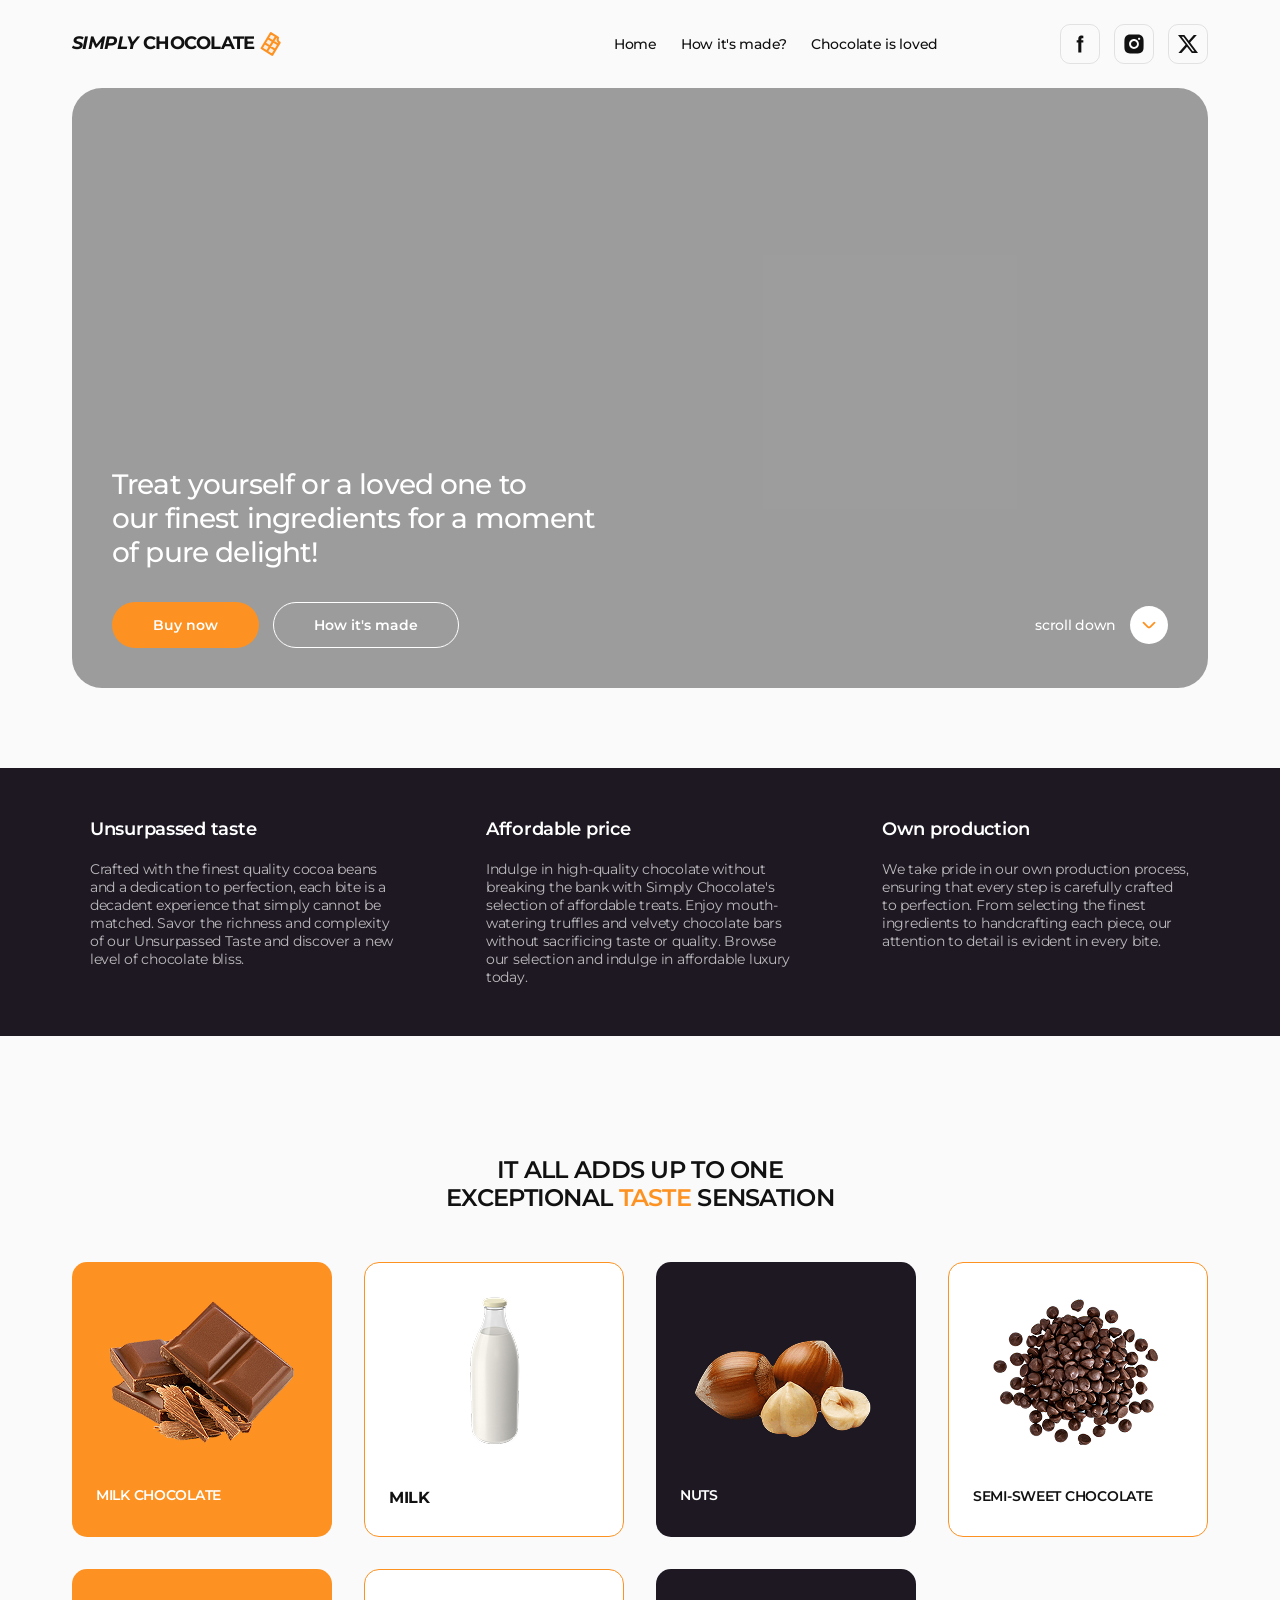
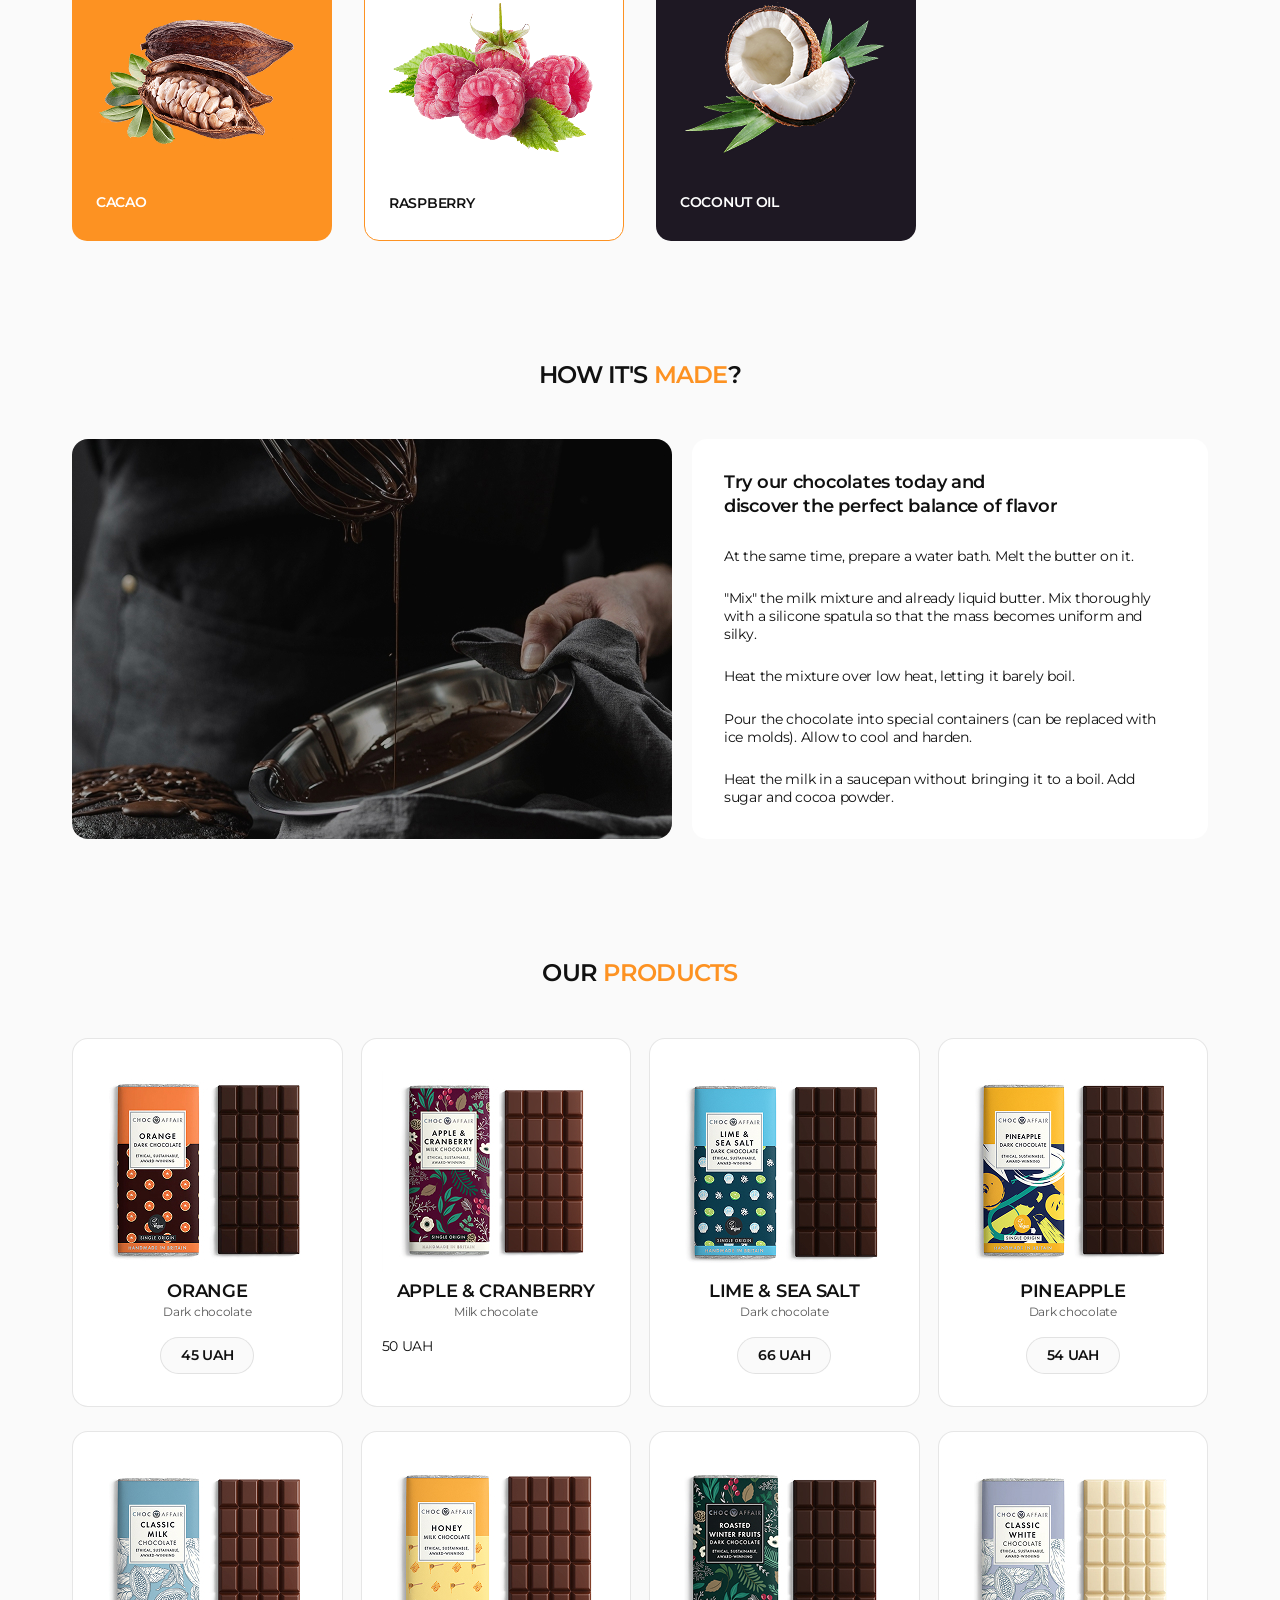
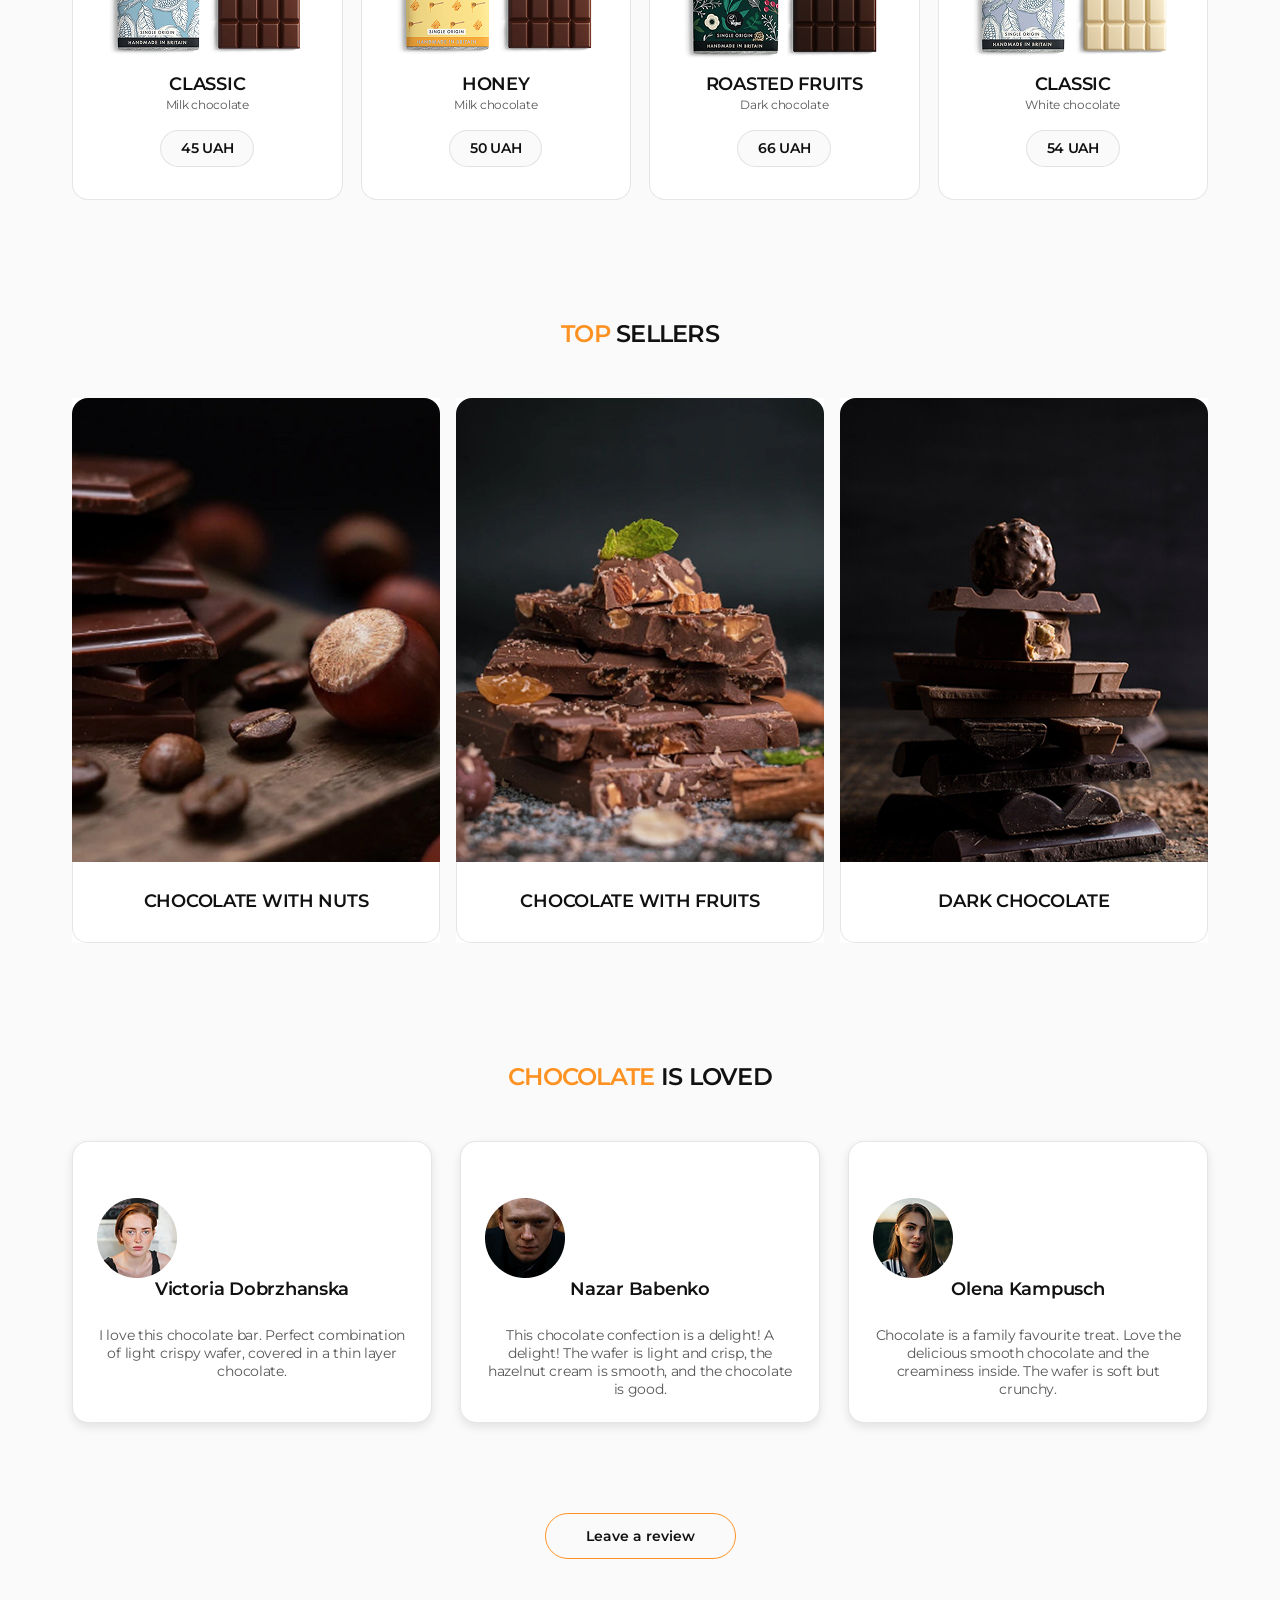
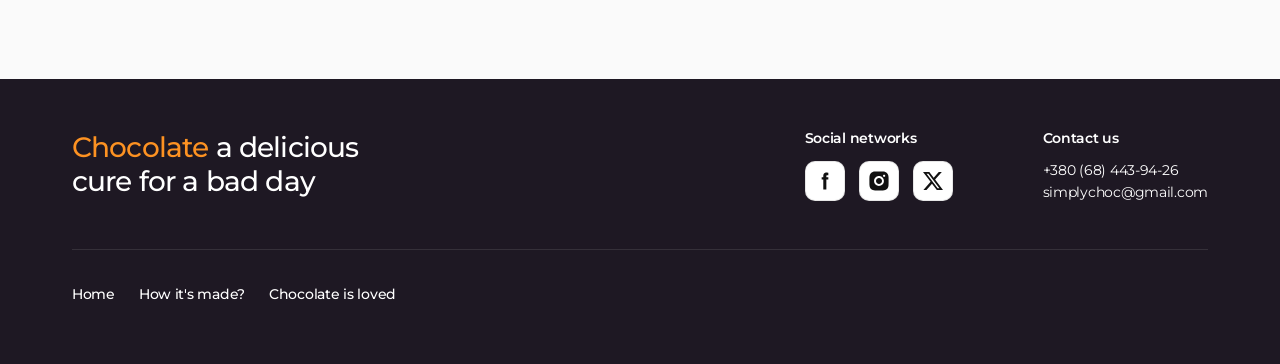
==== commit 5ebdabf0: "Add flexbox updates" ====
--- a/index.html
+++ b/index.html
@@ -36,524 +36,559 @@
   <body>
     <!-- Header -->
     <header class="header" id="home">
-      <a class="logo" href="./index.html"
-        ><i>SIMPLY</i>CHOCOLATE
-        <img
-          class="logo-icon"
-          src="./images/icons/logo.svg"
-          alt="Site logo"
-          width="24"
-          height="24"
-      /></a>
-
-      <nav class="main-nav">
-        <ul class="main-nav-list">
-          <li class="main-nav-item">
-            <a class="main-nav-link" href="#home">Home</a>
+      <div class="container">
+        <a class="logo" href="./index.html"
+          ><i>SIMPLY</i>CHOCOLATE
+          <img
+            class="logo-icon"
+            src="./images/icons/logo.svg"
+            alt="Site logo"
+            width="24"
+            height="24"
+        /></a>
+        <nav class="main-nav">
+          <ul class="main-nav-list">
+            <li class="main-nav-item">
+              <a class="main-nav-link" href="#home">Home</a>
+            </li>
+            <li class="main-nav-item">
+              <a class="main-nav-link" href="#made">How it&#39;s made?</a>
+            </li>
+            <li class="main-nav-item">
+              <a class="main-nav-link" href="#reviews">Chocolate is loved</a>
+            </li>
+          </ul>
+        </nav>
+        <ul class="socials">
+          <li class="socials-item">
+            <a
+              class="socials-link"
+              href="https://facebook.com"
+              target="_blank"
+              rel="noopener noreferrer"
+              ><img
+                class="socials-icon"
+                src="./images/icons/facebook.svg"
+                alt="Facebook icon"
+                width="24"
+                height="24"
+            /></a>
           </li>
-          <li class="main-nav-item">
-            <a class="main-nav-link" href="#made">How it&#39;s made?</a>
+          <li class="socials-item">
+            <a
+              class="socials-link"
+              href="https://instagram.com"
+              target="_blank"
+              rel="noopener noreferrer"
+              ><img
+                class="socials-icon"
+                src="./images/icons/instagram.svg"
+                alt="Instagram icon"
+                width="24"
+                height="24"
+            /></a>
           </li>
-          <li class="main-nav-item">
-            <a class="main-nav-link" href="#reviews">Chocolate is loved</a>
+          <li class="socials-item">
+            <a
+              class="socials-link"
+              href="https://twitter.com"
+              target="_blank"
+              rel="noopener noreferrer"
+              ><img
+                class="socials-icon"
+                src="./images/icons/twitter.svg"
+                alt="Twitter icon"
+                width="24"
+                height="24"
+            /></a>
           </li>
         </ul>
-      </nav>
-
-      <ul class="socials">
-        <li class="socials-item">
-          <a
-            class="socials-link"
-            href="https://facebook.com"
-            target="_blank"
-            rel="noopener noreferrer"
-            ><img
-              class="socials-icon"
-              src="./images/icons/facebook.svg"
-              alt="Facebook icon"
-              width="24"
-              height="24"
-          /></a>
-        </li>
-        <li class="socials-item">
-          <a
-            class="socials-link"
-            href="https://instagram.com"
-            target="_blank"
-            rel="noopener noreferrer"
-            ><img
-              class="socials-icon"
-              src="./images/icons/instagram.svg"
-              alt="Instagram icon"
-              width="24"
-              height="24"
-          /></a>
-        </li>
-        <li class="socials-item">
-          <a
-            class="socials-link"
-            href="https://twitter.com"
-            target="_blank"
-            rel="noopener noreferrer"
-            ><img
-              class="socials-icon"
-              src="./images/icons/twitter.svg"
-              alt="Twitter icon"
-              width="24"
-              height="24"
-          /></a>
-        </li>
-      </ul>
+      </div>
     </header>
     <main>
       <!-- Hero section -->
       <section class="hero" id="hero">
-        <h1 class="hero-title">
-          Treat yourself or a loved one to our finest ingredients for a moment
-          of pure delight!
-        </h1>
-        <button class="btn btn-filled" type="button">Buy now</button>
-        <button class="btn btn-outline primary" type="button">
-          How it&#39;s made
-        </button>
-        <a
-          class="hero-link"
-          href="#benefits"
-          target="_blank"
-          rel="noopener noreferrer"
-          >scroll down
-          <img
-            class="hero-link-icon"
-            src="./images/icons/arrow-down.svg"
-            alt="Scroll down icon"
-            width="22"
-            height="22"
-        /></a>
+        <div class="container">
+          <div class="hero-wrapper">
+            <h1 class="hero-title">
+              Treat yourself or a loved one to our&nbsp;finest ingredients for a
+              moment of pure delight!
+            </h1>
+            <div class="hero-controls">
+              <button class="btn btn-filled" type="button">Buy now</button>
+              <button class="btn btn-outline primary" type="button">
+                How it&#39;s made
+              </button>
+              <a
+                class="hero-link"
+                href="#benefits"
+                target="_blank"
+                rel="noopener noreferrer"
+                >scroll down
+                <span class="hero-link-circle">
+                  <img
+                    class="hero-link-icon"
+                    src="./images/icons/arrow-down.svg"
+                    alt="Scroll down icon"
+                    width="22"
+                    height="22"
+                  /> </span
+              ></a>
+            </div>
+          </div>
+        </div>
       </section>
       <!-- Benefits section -->
       <section class="benefits" id="benefits">
-        <h2>Our benefits</h2>
-        <ul class="benefits-list">
-          <li class="benefits-item">
-            <h3 class="benefits-subtitle">Unsurpassed taste</h3>
-            <p class="benefits-description">
-              Crafted with the finest quality cocoa beans and a dedication to
-              perfection, each bite is a decadent experience that simply cannot
-              be matched. Savor the richness and complexity of our Unsurpassed
-              Taste and discover a new level of chocolate bliss.
-            </p>
-          </li>
-          <li class="benefits-item">
-            <h3 class="benefits-subtitle">Affordable price</h3>
-            <p class="benefits-description">
-              Indulge in high-quality chocolate without breaking the bank with
-              Simply Chocolate's selection of affordable treats. Enjoy
-              mouth-watering truffles and velvety chocolate bars without
-              sacrificing taste or quality. Browse our selection and indulge in
-              affordable luxury today.
-            </p>
-          </li>
-          <li class="benefits-item">
-            <h3 class="benefits-subtitle">Own production</h3>
-            <p class="benefits-description">
-              We take pride in our own production process, ensuring that every
-              step is carefully crafted to perfection. From selecting the finest
-              ingredients to handcrafting each piece, our attention to detail is
-              evident in every bite.
-            </p>
-          </li>
-        </ul>
+        <div class="container">
+          <h2 class="sr-only">Our benefits</h2>
+          <ul class="benefits-list">
+            <li class="benefits-item">
+              <h3 class="benefits-subtitle">Unsurpassed taste</h3>
+              <p class="benefits-description">
+                Crafted with the finest quality cocoa beans and a dedication to
+                perfection, each bite is a decadent experience that simply
+                cannot be matched. Savor the richness and complexity of our
+                Unsurpassed Taste and discover a new level of chocolate bliss.
+              </p>
+            </li>
+            <li class="benefits-item">
+              <h3 class="benefits-subtitle">Affordable price</h3>
+              <p class="benefits-description">
+                Indulge in high-quality chocolate without breaking the bank with
+                Simply Chocolate's selection of affordable treats. Enjoy
+                mouth-watering truffles and velvety chocolate bars without
+                sacrificing taste or quality. Browse our selection and indulge
+                in affordable luxury today.
+              </p>
+            </li>
+            <li class="benefits-item">
+              <h3 class="benefits-subtitle">Own production</h3>
+              <p class="benefits-description">
+                We take pride in our own production process, ensuring that every
+                step is carefully crafted to perfection. From selecting the
+                finest ingredients to handcrafting each piece, our attention to
+                detail is evident in every bite.
+              </p>
+            </li>
+          </ul>
+        </div>
       </section>
       <!-- Ingredients section -->
       <section class="ingredients section" id="ingredients">
-        <h2 class="ingredients-title section-title">
-          It all adds up to one exceptional
-          <span class="accent">taste</span> sensation
-        </h2>
-        <ul class="ingredients-list">
-          <li class="ingredients-item">
-            <img
-              class="ingredients-illustration"
-              src="./images/ingredients/img-1.png"
-              alt="Milk chocolate"
-              width="212"
-              height="160"
-            />
-            <h3 class="ingredients-caption">MILK CHOCOLATE</h3>
-          </li>
-          <li class="ingredients-item">
-            <img
-              class="ingredients-illustration"
-              src="./images/ingredients/img-2.png"
-              alt="Milk"
-              width="212"
-              height="160"
-            />
-            <h3>MILK</h3>
-          </li>
-          <li class="ingredients-item">
-            <img
-              class="ingredients-illustration"
-              src="./images/ingredients/img-3.png"
-              alt="Nuts"
-              width="212"
-              height="160"
-            />
-            <h3 class="ingredients-caption">NUTS</h3>
-          </li>
-          <li class="ingredients-item">
-            <img
-              class="ingredients-illustration"
-              src="./images/ingredients/img-4.png"
-              alt="Semi-sweet chocolate"
-              width="212"
-              height="160"
-            />
-            <h3 class="ingredients-caption">SEMI-SWEET CHOCOLATE</h3>
-          </li>
-          <li class="ingredients-item">
-            <img
-              class="ingredients-illustration"
-              src="./images/ingredients/img-5.png"
-              alt="Cacao"
-              width="212"
-              height="160"
-            />
-            <h3 class="ingredients-caption">CACAO</h3>
-          </li>
-          <li class="ingredients-item">
-            <img
-              class="ingredients-illustration"
-              src="./images/ingredients/img-6.png"
-              alt="Raspberry"
-              width="212"
-              height="160"
-            />
-            <h3 class="ingredients-caption">RASPBERRY</h3>
-          </li>
-          <li class="ingredients-item">
-            <img
-              class="ingredients-illustration"
-              src="./images/ingredients/img-7.png"
-              alt="Coconut oil"
-              width="212"
-              height="160"
-            />
-            <h3 class="ingredients-caption">COCONUT OIL</h3>
-          </li>
-        </ul>
+        <div class="container">
+          <h2 class="ingredients-title section-title">
+            It all adds up to one exceptional
+            <span class="accent">taste</span> sensation
+          </h2>
+          <ul class="ingredients-list">
+            <li class="ingredients-item">
+              <img
+                class="ingredients-illustration"
+                src="./images/ingredients/img-1.png"
+                alt="Milk chocolate"
+                width="212"
+                height="160"
+              />
+              <h3 class="ingredients-caption">MILK CHOCOLATE</h3>
+            </li>
+            <li class="ingredients-item">
+              <img
+                class="ingredients-illustration"
+                src="./images/ingredients/img-2.png"
+                alt="Milk"
+                width="212"
+                height="160"
+              />
+              <h3>MILK</h3>
+            </li>
+            <li class="ingredients-item">
+              <img
+                class="ingredients-illustration"
+                src="./images/ingredients/img-3.png"
+                alt="Nuts"
+                width="212"
+                height="160"
+              />
+              <h3 class="ingredients-caption">NUTS</h3>
+            </li>
+            <li class="ingredients-item">
+              <img
+                class="ingredients-illustration"
+                src="./images/ingredients/img-4.png"
+                alt="Semi-sweet chocolate"
+                width="212"
+                height="160"
+              />
+              <h3 class="ingredients-caption">SEMI-SWEET CHOCOLATE</h3>
+            </li>
+            <li class="ingredients-item">
+              <img
+                class="ingredients-illustration"
+                src="./images/ingredients/img-5.png"
+                alt="Cacao"
+                width="212"
+                height="160"
+              />
+              <h3 class="ingredients-caption">CACAO</h3>
+            </li>
+            <li class="ingredients-item">
+              <img
+                class="ingredients-illustration"
+                src="./images/ingredients/img-6.png"
+                alt="Raspberry"
+                width="212"
+                height="160"
+              />
+              <h3 class="ingredients-caption">RASPBERRY</h3>
+            </li>
+            <li class="ingredients-item">
+              <img
+                class="ingredients-illustration"
+                src="./images/ingredients/img-7.png"
+                alt="Coconut oil"
+                width="212"
+                height="160"
+              />
+              <h3 class="ingredients-caption">COCONUT OIL</h3>
+            </li>
+          </ul>
+        </div>
       </section>
       <!-- Made section -->
       <section class="made section" id="made">
-        <h2 class="made-title section-title">
-          How it&#39;s <span class="accent">made</span>?
-        </h2>
-        <img
-          class="made-illustration"
-          src="./images/made/image.jpg"
-          alt="A close-up of melted dark chocolate dripping from a wire whisk into a metal bowl, with a finished chocolate cake in the background."
-          width="600"
-          height="400"
-        />
-        <h3 class="made-caption">
-          Try our chocolates today and discover the perfect balance of flavor
-        </h3>
-        <ol class="made-list">
-          <li class="made-item">
-            At the same time, prepare a water bath. Melt the butter on it.
-          </li>
-          <li class="made-item">
-            "Mix" the milk mixture and already liquid butter. Mix thoroughly
-            with a silicone spatula so that the mass becomes uniform and silky.
-          </li>
-          <li class="made-item">
-            Heat the mixture over low heat, letting it barely boil.
-          </li>
-          <li class="made-item">
-            Pour the chocolate into special containers (can be replaced with ice
-            molds). Allow to cool and harden.
-          </li>
-          <li class="made-item">
-            Heat the milk in a saucepan without bringing it to a boil. Add sugar
-            and cocoa powder.
-          </li>
-        </ol>
+        <div class="container">
+          <h2 class="made-title section-title">
+            How it&#39;s <span class="accent">made</span>?
+          </h2>
+          <div class="made-wrapper">
+            <div class="made-left-side">
+              <img
+                class="made-illustration"
+                src="./images/made/image.jpg"
+                alt="A close-up of melted dark chocolate dripping from a wire whisk into a metal bowl, with a finished chocolate cake in the background."
+                width="600"
+                height="400"
+              />
+            </div>
+            <div class="made-right-side">
+              <h3 class="made-caption">
+                Try our chocolates today and discover&nbsp;the perfect balance
+                of flavor
+              </h3>
+              <ol class="made-list">
+                <li class="made-item">
+                  At the same time, prepare a water bath. Melt the butter on it.
+                </li>
+                <li class="made-item">
+                  "Mix" the milk mixture and already liquid butter. Mix
+                  thoroughly with a silicone spatula so that the mass becomes
+                  uniform and silky.
+                </li>
+                <li class="made-item">
+                  Heat the mixture over low heat, letting it barely boil.
+                </li>
+                <li class="made-item">
+                  Pour the chocolate into special containers (can be replaced
+                  with ice molds). Allow to cool and harden.
+                </li>
+                <li class="made-item">
+                  Heat the milk in a saucepan without bringing it to a boil. Add
+                  sugar and cocoa powder.
+                </li>
+              </ol>
+            </div>
+          </div>
+        </div>
       </section>
       <!-- Products section -->
       <section class="products section" id="products">
-        <h2 class="products-title section-title">
-          Our <span class="accent">products</span>
-        </h2>
-        <ul class="products-list">
-          <li class="products-item">
-            <img
-              class="products-pic"
-              src="./images/products/img-1.jpg"
-              alt="Orange - Dark chocolate"
-              width="230"
-              height="201"
-            />
-            <h3 class="products-name">Orange</h3>
-            <p class="products-type">Dark chocolate</p>
-            <p class="products-price">45 UAH</p>
-          </li>
-          <li class="products-item">
-            <img
-              class="products-pic"
-              src="./images/products/img-2.jpg"
-              alt="Apple & Cranberry - Milk chocolate"
-              width="230"
-              height="201"
-            />
-            <h3 class="products-name">Apple & Cranberry</h3>
-            <p class="products-type">Milk chocolate</p>
-            <p>50 UAH</p>
-          </li>
-          <li class="products-item">
-            <img
-              class="products-pic"
-              src="./images/products/img-3.jpg"
-              alt="Lime & Sea Salt - Dark chocolate"
-              width="230"
-              height="201"
-            />
-            <h3 class="products-name">Lime & Sea Salt</h3>
-            <p class="products-type">Dark chocolate</p>
-            <p class="products-price">66 UAH</p>
-          </li>
-          <li class="products-item">
-            <img
-              class="products-pic"
-              src="./images/products/img-4.jpg"
-              alt="Pineapple - Dark chocolate"
-              width="230"
-              height="201"
-            />
-            <h3 class="products-name">Pineapple</h3>
-            <p class="products-type">Dark chocolate</p>
-            <p class="products-price">54 UAH</p>
-          </li>
-          <li class="products-item">
-            <img
-              class="products-pic"
-              src="./images/products/img-5.jpg"
-              alt="Classic - Milk chocolate"
-              width="230"
-              height="201"
-            />
-            <h3 class="products-name">Classic</h3>
-            <p class="products-type">Milk chocolate</p>
-            <p class="products-price">45 UAH</p>
-          </li>
-          <li class="products-item">
-            <img
-              class="products-pic"
-              src="./images/products/img-6.jpg"
-              alt="Honey - Milk chocolate"
-              width="230"
-              height="201"
-            />
-            <h3 class="products-name">Honey</h3>
-            <p class="products-type">Milk chocolate</p>
-            <p class="products-price">50 UAH</p>
-          </li>
-          <li class="products-item">
-            <img
-              class="products-pic"
-              src="./images/products/img-7.jpg"
-              alt="Roasted Fruits - Dark chocolate"
-              width="230"
-              height="201"
-            />
-            <h3 class="products-name">Roasted Fruits</h3>
-            <p class="products-type">Dark chocolate</p>
-            <p class="products-price">66 UAH</p>
-          </li>
-          <li class="products-item">
-            <img
-              class="products-pic"
-              src="./images/products/img-8.jpg"
-              alt="Classic - White chocolate"
-              width="230"
-              height="201"
-            />
-            <h3 class="products-name">Classic</h3>
-            <p class="products-type">White chocolate</p>
-            <p class="products-price">54 UAH</p>
-          </li>
-        </ul>
+        <div class="container">
+          <h2 class="products-title section-title">
+            Our <span class="accent">products</span>
+          </h2>
+          <ul class="products-list">
+            <li class="products-item">
+              <img
+                class="products-pic"
+                src="./images/products/img-1.jpg"
+                alt="Orange - Dark chocolate"
+                width="230"
+                height="201"
+              />
+              <h3 class="products-name">Orange</h3>
+              <p class="products-type">Dark chocolate</p>
+              <p class="products-price">45 UAH</p>
+            </li>
+            <li class="products-item">
+              <img
+                class="products-pic"
+                src="./images/products/img-2.jpg"
+                alt="Apple & Cranberry - Milk chocolate"
+                width="230"
+                height="201"
+              />
+              <h3 class="products-name">Apple & Cranberry</h3>
+              <p class="products-type">Milk chocolate</p>
+              <p>50 UAH</p>
+            </li>
+            <li class="products-item">
+              <img
+                class="products-pic"
+                src="./images/products/img-3.jpg"
+                alt="Lime & Sea Salt - Dark chocolate"
+                width="230"
+                height="201"
+              />
+              <h3 class="products-name">Lime & Sea Salt</h3>
+              <p class="products-type">Dark chocolate</p>
+              <p class="products-price">66 UAH</p>
+            </li>
+            <li class="products-item">
+              <img
+                class="products-pic"
+                src="./images/products/img-4.jpg"
+                alt="Pineapple - Dark chocolate"
+                width="230"
+                height="201"
+              />
+              <h3 class="products-name">Pineapple</h3>
+              <p class="products-type">Dark chocolate</p>
+              <p class="products-price">54 UAH</p>
+            </li>
+            <li class="products-item">
+              <img
+                class="products-pic"
+                src="./images/products/img-5.jpg"
+                alt="Classic - Milk chocolate"
+                width="230"
+                height="201"
+              />
+              <h3 class="products-name">Classic</h3>
+              <p class="products-type">Milk chocolate</p>
+              <p class="products-price">45 UAH</p>
+            </li>
+            <li class="products-item">
+              <img
+                class="products-pic"
+                src="./images/products/img-6.jpg"
+                alt="Honey - Milk chocolate"
+                width="230"
+                height="201"
+              />
+              <h3 class="products-name">Honey</h3>
+              <p class="products-type">Milk chocolate</p>
+              <p class="products-price">50 UAH</p>
+            </li>
+            <li class="products-item">
+              <img
+                class="products-pic"
+                src="./images/products/img-7.jpg"
+                alt="Roasted Fruits - Dark chocolate"
+                width="230"
+                height="201"
+              />
+              <h3 class="products-name">Roasted Fruits</h3>
+              <p class="products-type">Dark chocolate</p>
+              <p class="products-price">66 UAH</p>
+            </li>
+            <li class="products-item">
+              <img
+                class="products-pic"
+                src="./images/products/img-8.jpg"
+                alt="Classic - White chocolate"
+                width="230"
+                height="201"
+              />
+              <h3 class="products-name">Classic</h3>
+              <p class="products-type">White chocolate</p>
+              <p class="products-price">54 UAH</p>
+            </li>
+          </ul>
+        </div>
       </section>
       <!-- Best Sellers section -->
       <section class="bestsellers section" id="bestsellers">
-        <h2 class="bestsellers-title section-title">
-          <span class="accent">Top</span> sellers
-        </h2>
-        <ul class="bestsellers-list">
-          <li class="bestsellers-item">
-            <img
-              class="bestsellers-illustration"
-              src="./images/bestsellers/ill-1.jpg"
-              alt="Chocolate with nuts"
-              width="368"
-              height="464"
-            />
-            <h3 class="bestsellers-caption">CHOCOLATE WITH NUTS</h3>
-          </li>
-          <li class="bestsellers-item">
-            <img
-              class="bestsellers-illustration"
-              src="./images/bestsellers/ill-2.jpg"
-              alt="Chocolate with fruits"
-              width="368"
-              height="464"
-            />
-            <h3 class="bestsellers-caption">CHOCOLATE WITH FRUITS</h3>
-          </li>
-          <li class="bestsellers-item">
-            <img
-              class="bestsellers-illustration"
-              src="./images/bestsellers/ill-3.jpg"
-              alt="Dark chocolate"
-              width="368"
-              height="464"
-            />
-            <h3 class="bestsellers-caption">DARK CHOCOLATE</h3>
-          </li>
-        </ul>
+        <div class="container">
+          <h2 class="bestsellers-title section-title">
+            <span class="accent">Top</span> sellers
+          </h2>
+          <ul class="bestsellers-list">
+            <li class="bestsellers-item">
+              <img
+                class="bestsellers-illustration"
+                src="./images/bestsellers/ill-1.jpg"
+                alt="Chocolate with nuts"
+                width="368"
+                height="464"
+              />
+              <h3 class="bestsellers-caption">CHOCOLATE WITH NUTS</h3>
+            </li>
+            <li class="bestsellers-item">
+              <img
+                class="bestsellers-illustration"
+                src="./images/bestsellers/ill-2.jpg"
+                alt="Chocolate with fruits"
+                width="368"
+                height="464"
+              />
+              <h3 class="bestsellers-caption">CHOCOLATE WITH FRUITS</h3>
+            </li>
+            <li class="bestsellers-item">
+              <img
+                class="bestsellers-illustration"
+                src="./images/bestsellers/ill-3.jpg"
+                alt="Dark chocolate"
+                width="368"
+                height="464"
+              />
+              <h3 class="bestsellers-caption">DARK CHOCOLATE</h3>
+            </li>
+          </ul>
+        </div>
       </section>
       <!-- Reviews section -->
       <section class="reviews section" id="reviews">
-        <h2 class="reviews-title section-title">
-          <span class="accent">Chocolate</span> is loved
-        </h2>
-        <ul class="reviews-list">
-          <li class="reviews-item">
-            <img
-              class="reviews-avatar"
-              src="./images/review/img-1.png"
-              alt="Victoria Dobrzhanska photo"
-              width="80"
-              height="80"
-            />
-            <h3 class="reviews-author">Victoria Dobrzhanska</h3>
-            <p class="reviews-text">
-              I love this chocolate bar. Perfect combination of light crispy
-              wafer, covered in a thin layer chocolate.
-            </p>
-          </li>
-          <li class="reviews-item">
-            <img
-              class="reviews-avatar"
-              src="./images/review/img-2.png"
-              alt="Nazar Babenko photo"
-              width="80"
-              height="80"
-            />
-            <h3 class="reviews-author">Nazar Babenko</h3>
-            <p class="reviews-text">
-              This chocolate confection is a delight! A delight! The wafer is
-              light and crisp, the hazelnut cream is smooth, and the chocolate
-              is good.
-            </p>
-          </li>
-          <li class="reviews-item">
-            <img
-              class="reviews-avatar"
-              src="./images/review/img-3.png"
-              alt="Olena Kampusch photo"
-              width="80"
-              height="80"
-            />
-            <h3 class="reviews-author">Olena Kampusch</h3>
-            <p class="reviews-text">
-              Chocolate is a family favourite treat. Love the delicious smooth
-              chocolate and the creaminess inside. The wafer is soft but
-              crunchy.
-            </p>
-          </li>
-        </ul>
-        <button class="btn btn-outline secondary" type="button">
-          Leave a review
-        </button>
+        <div class="container">
+          <h2 class="reviews-title section-title">
+            <span class="accent">Chocolate</span> is loved
+          </h2>
+          <ul class="reviews-list">
+            <li class="reviews-item">
+              <img
+                class="reviews-avatar"
+                src="./images/review/img-1.png"
+                alt="Victoria Dobrzhanska photo"
+                width="80"
+                height="80"
+              />
+              <h3 class="reviews-author">Victoria Dobrzhanska</h3>
+              <p class="reviews-text">
+                I love this chocolate bar. Perfect combination of light crispy
+                wafer, covered in a thin layer chocolate.
+              </p>
+            </li>
+            <li class="reviews-item">
+              <img
+                class="reviews-avatar"
+                src="./images/review/img-2.png"
+                alt="Nazar Babenko photo"
+                width="80"
+                height="80"
+              />
+              <h3 class="reviews-author">Nazar Babenko</h3>
+              <p class="reviews-text">
+                This chocolate confection is a delight! A delight! The wafer is
+                light and crisp, the hazelnut cream is smooth, and the chocolate
+                is good.
+              </p>
+            </li>
+            <li class="reviews-item">
+              <img
+                class="reviews-avatar"
+                src="./images/review/img-3.png"
+                alt="Olena Kampusch photo"
+                width="80"
+                height="80"
+              />
+              <h3 class="reviews-author">Olena Kampusch</h3>
+              <p class="reviews-text">
+                Chocolate is a family favourite treat. Love the delicious smooth
+                chocolate and the creaminess inside. The wafer is soft but
+                crunchy.
+              </p>
+            </li>
+          </ul>
+          <button class="btn btn-outline secondary" type="button">
+            Leave a review
+          </button>
+        </div>
       </section>
     </main>
     <!-- Footer -->
     <footer class="footer" id="footer">
-      <p class="footer-slogan">
-        <span class="accent">Chocolate</span> a delicious cure for a bad day
-      </p>
-      <p class="footer-caption">Social networks</p>
-      <ul class="socials">
-        <li class="socials-item">
-          <a
-            class="socials-link"
-            href="https://facebook.com"
-            target="_blank"
-            rel="noopener noreferrer"
-            ><img
-              class="socials-icon"
-              src="./images/icons/facebook.svg"
-              alt="Facebook icon"
-              width="24"
-              height="24"
-          /></a>
-        </li>
-        <li class="socials-item">
-          <a
-            class="socials-link"
-            href="https://instagram.com"
-            target="_blank"
-            rel="noopener noreferrer"
-            ><img
-              class="socials-icon"
-              src="./images/icons/instagram.svg"
-              alt="Instagram icon"
-              width="24"
-              height="24"
-          /></a>
-        </li>
-        <li class="socials-item">
-          <a
-            class="socials-link"
-            href="https://twitter.com"
-            target="_blank"
-            rel="noopener noreferrer"
-            ><img
-              class="socials-icon"
-              src="./images/icons/twitter.svg"
-              alt="Twitter icon"
-              width="24"
-              height="24"
-          /></a>
-        </li>
-      </ul>
-
-      <address class="contacts">
-        <p class="footer-caption">Contact us</p>
-        <ul class="contacts-list">
-          <li class="contacts-item">
-            <a class="contacts-link" href="tel:+380684439426"
-              >+380 (68) 443-94-26</a
-            >
-          </li>
-          <li class="contacts-item">
-            <a class="contacts-link" href="mailto:simplychoc@gmail.com"
-              >simplychoc@gmail.com</a
-            >
-          </li>
-        </ul>
-      </address>
-      <ul class="footer-menu">
-        <li class="footer-menu-item">
-          <a class="footer-menu-link" href="#home">Home</a>
-        </li>
-        <li class="footer-menu-item">
-          <a class="footer-menu-link" href="#made">How it&#39;s made?</a>
-        </li>
-        <li class="footer-menu-item">
-          <a class="footer-menu-link" href="#reviews">Chocolate is loved</a>
-        </li>
-      </ul>
+      <div class="container">
+        <div class="footer-top">
+          <p class="footer-slogan">
+            <span class="accent">Chocolate</span> a delicious cure for a bad day
+          </p>
+          <div class="footer-wrapper">
+            <p class="footer-caption">Social networks</p>
+            <ul class="socials socials-light">
+              <li class="socials-item">
+                <a
+                  class="socials-link"
+                  href="https://facebook.com"
+                  target="_blank"
+                  rel="noopener noreferrer"
+                  ><img
+                    class="socials-icon"
+                    src="./images/icons/facebook.svg"
+                    alt="Facebook icon"
+                    width="24"
+                    height="24"
+                /></a>
+              </li>
+              <li class="socials-item">
+                <a
+                  class="socials-link"
+                  href="https://instagram.com"
+                  target="_blank"
+                  rel="noopener noreferrer"
+                  ><img
+                    class="socials-icon"
+                    src="./images/icons/instagram.svg"
+                    alt="Instagram icon"
+                    width="24"
+                    height="24"
+                /></a>
+              </li>
+              <li class="socials-item">
+                <a
+                  class="socials-link"
+                  href="https://twitter.com"
+                  target="_blank"
+                  rel="noopener noreferrer"
+                  ><img
+                    class="socials-icon"
+                    src="./images/icons/twitter.svg"
+                    alt="Twitter icon"
+                    width="24"
+                    height="24"
+                /></a>
+              </li>
+            </ul>
+          </div>
+          <address class="contacts">
+            <p class="footer-caption">Contact us</p>
+            <ul class="contacts-list">
+              <li class="contacts-item">
+                <a class="contacts-link" href="tel:+380684439426"
+                  >+380 (68) 443-94-26</a
+                >
+              </li>
+              <li class="contacts-item">
+                <a class="contacts-link" href="mailto:simplychoc@gmail.com"
+                  >simplychoc@gmail.com</a
+                >
+              </li>
+            </ul>
+          </address>
+        </div>
+        <div class="footer-bottom">
+          <ul class="footer-menu">
+            <li class="footer-menu-item">
+              <a class="footer-menu-link" href="#home">Home</a>
+            </li>
+            <li class="footer-menu-item">
+              <a class="footer-menu-link" href="#made">How it&#39;s made?</a>
+            </li>
+            <li class="footer-menu-item">
+              <a class="footer-menu-link" href="#reviews">Chocolate is loved</a>
+            </li>
+          </ul>
+        </div>
+      </div>
     </footer>
   </body>
 </html>
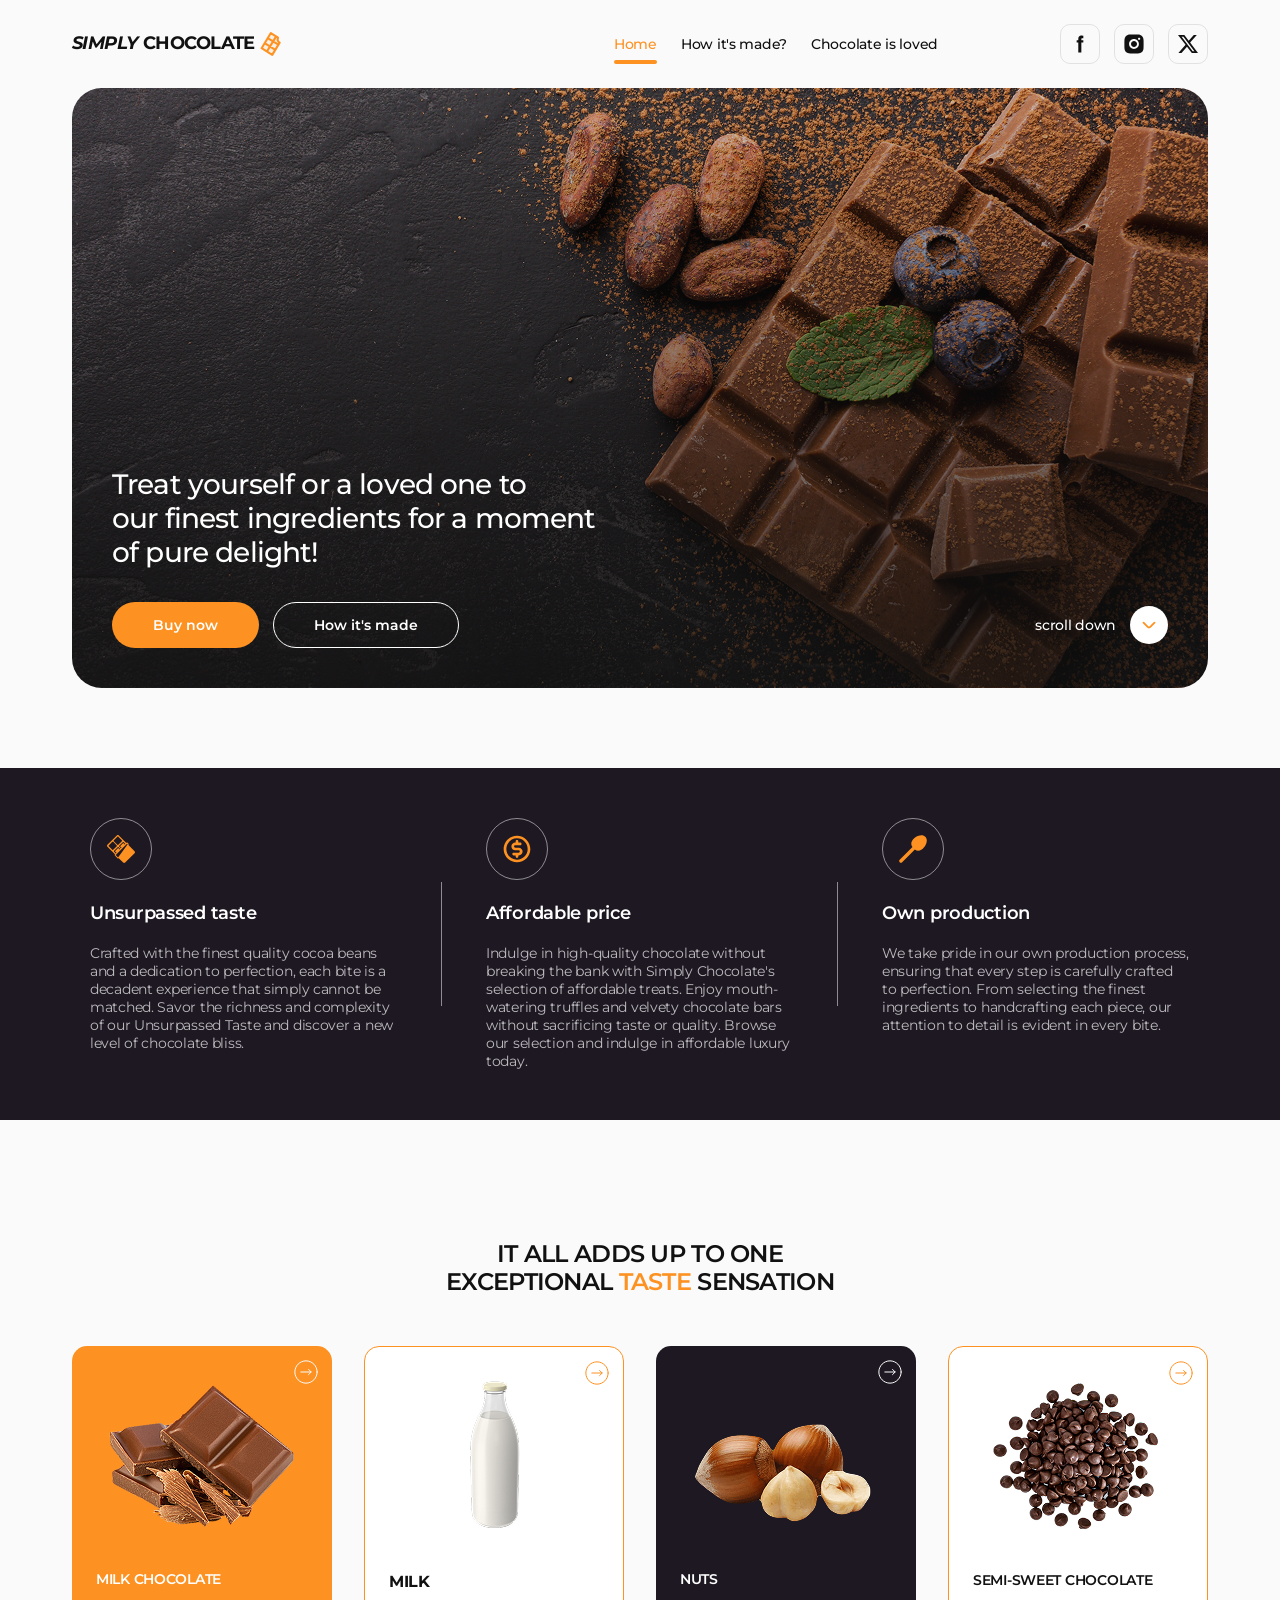
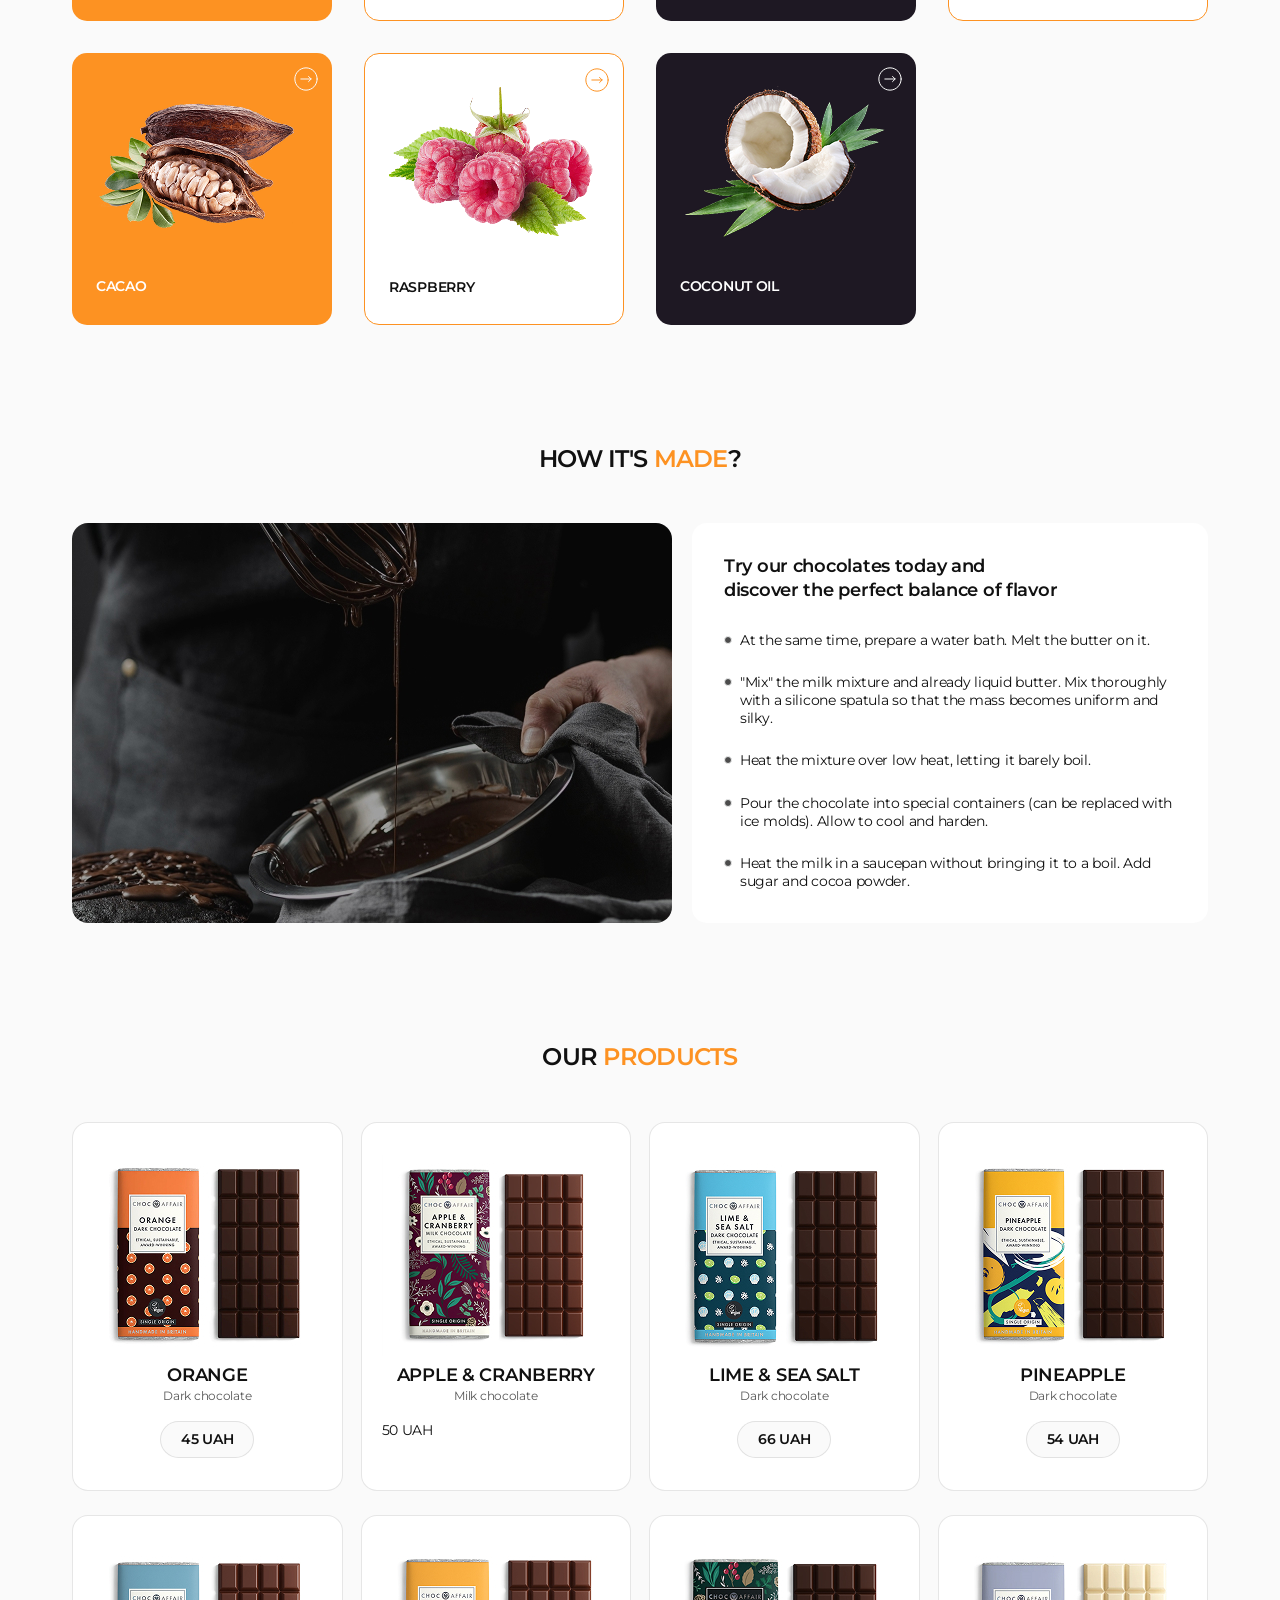
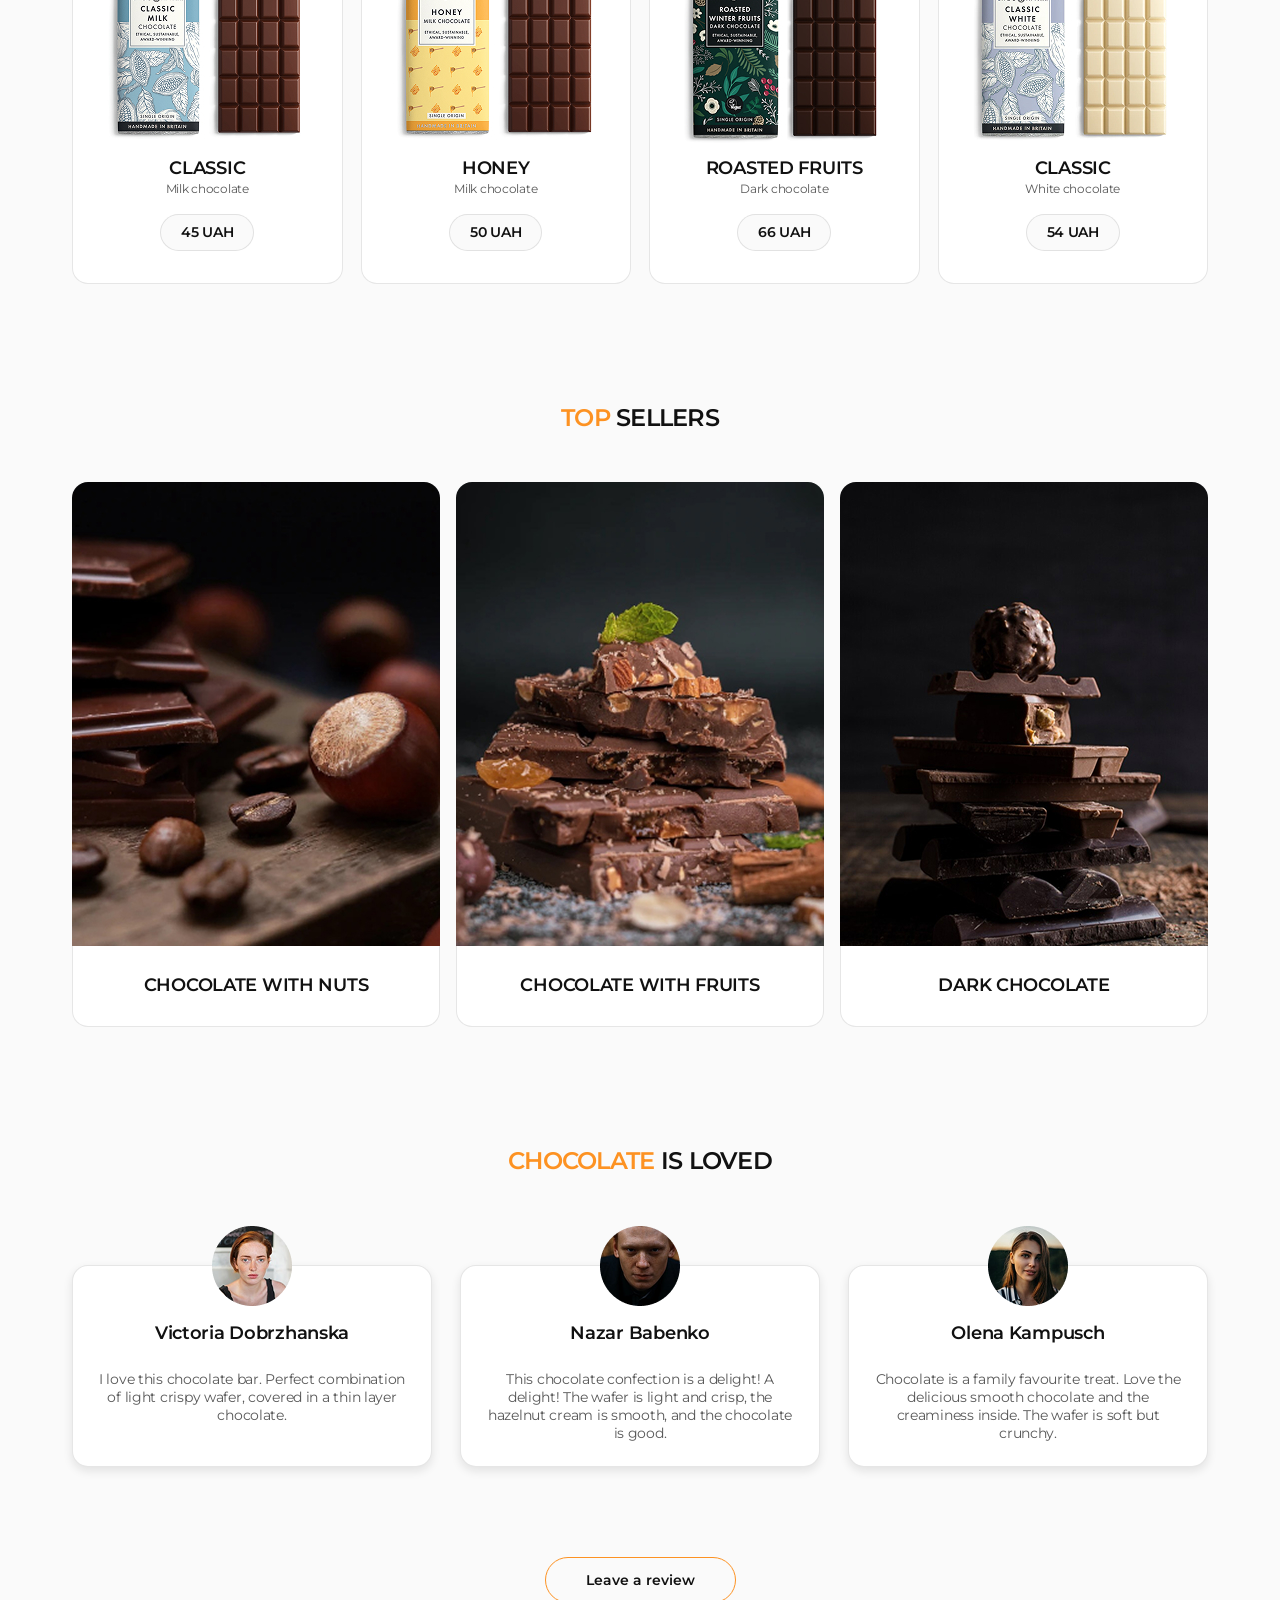
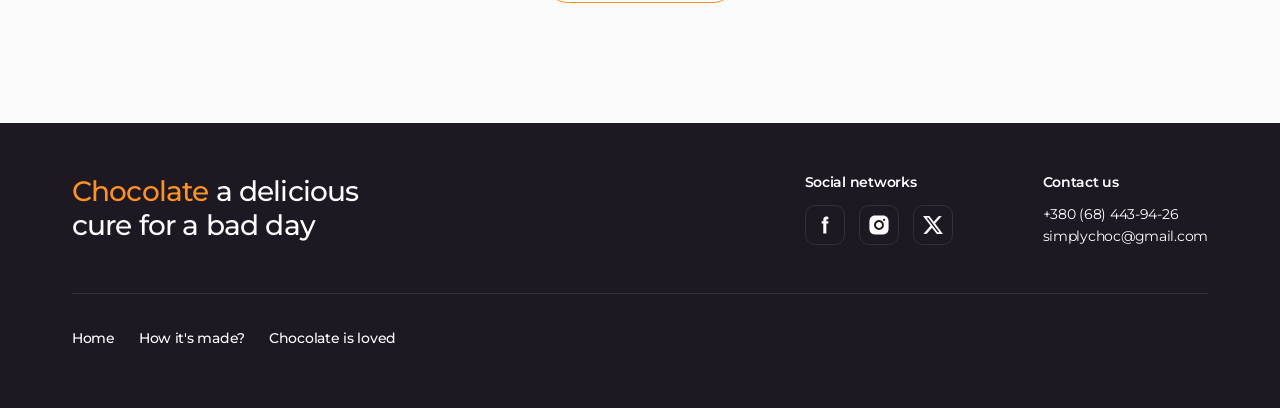
==== commit 23f4ada0: "Add decorative effects" ====
--- a/index.html
+++ b/index.html
@@ -39,17 +39,14 @@
       <div class="container">
         <a class="logo" href="./index.html"
           ><i>SIMPLY</i>CHOCOLATE
-          <img
-            class="logo-icon"
-            src="./images/icons/logo.svg"
-            alt="Site logo"
-            width="24"
-            height="24"
-        /></a>
+          <svg class="logo-icon" width="24" height="24">
+            <use href="./images/icons.svg#logo"></use>
+          </svg>
+        </a>
         <nav class="main-nav">
           <ul class="main-nav-list">
             <li class="main-nav-item">
-              <a class="main-nav-link" href="#home">Home</a>
+              <a class="main-nav-link current" href="#home">Home</a>
             </li>
             <li class="main-nav-item">
               <a class="main-nav-link" href="#made">How it&#39;s made?</a>
@@ -66,13 +63,11 @@
               href="https://facebook.com"
               target="_blank"
               rel="noopener noreferrer"
-              ><img
-                class="socials-icon"
-                src="./images/icons/facebook.svg"
-                alt="Facebook icon"
-                width="24"
-                height="24"
-            /></a>
+            >
+              <svg class="socials-icon" width="24" height="24">
+                <use href="./images/icons.svg#facebook"></use>
+              </svg>
+            </a>
           </li>
           <li class="socials-item">
             <a
@@ -80,13 +75,11 @@
               href="https://instagram.com"
               target="_blank"
               rel="noopener noreferrer"
-              ><img
-                class="socials-icon"
-                src="./images/icons/instagram.svg"
-                alt="Instagram icon"
-                width="24"
-                height="24"
-            /></a>
+            >
+              <svg class="socials-icon" width="24" height="24">
+                <use href="./images/icons.svg#instagram"></use>
+              </svg>
+            </a>
           </li>
           <li class="socials-item">
             <a
@@ -94,13 +87,10 @@
               href="https://twitter.com"
               target="_blank"
               rel="noopener noreferrer"
-              ><img
-                class="socials-icon"
-                src="./images/icons/twitter.svg"
-                alt="Twitter icon"
-                width="24"
-                height="24"
-            /></a>
+            >
+              <svg class="socials-icon" width="24" height="24">
+                <use href="./images/icons.svg#twitter"></use></svg
+            ></a>
           </li>
         </ul>
       </div>
@@ -126,13 +116,9 @@
                 rel="noopener noreferrer"
                 >scroll down
                 <span class="hero-link-circle">
-                  <img
-                    class="hero-link-icon"
-                    src="./images/icons/arrow-down.svg"
-                    alt="Scroll down icon"
-                    width="22"
-                    height="22"
-                  /> </span
+                  <svg class="hero-link-icon" width="22" height="22">
+                    <use href="./images/icons.svg#arrow-down"></use>
+                  </svg> </span
               ></a>
             </div>
           </div>
@@ -144,6 +130,11 @@
           <h2 class="sr-only">Our benefits</h2>
           <ul class="benefits-list">
             <li class="benefits-item">
+              <div class="benefits-wrapper">
+                <svg class="benefits-icon" width="32" height="32">
+                  <use href="./images/icons.svg#chocolate"></use>
+                </svg>
+              </div>
               <h3 class="benefits-subtitle">Unsurpassed taste</h3>
               <p class="benefits-description">
                 Crafted with the finest quality cocoa beans and a dedication to
@@ -153,6 +144,11 @@
               </p>
             </li>
             <li class="benefits-item">
+              <div class="benefits-wrapper">
+                <svg class="benefits-icon" width="32" height="32">
+                  <use href="./images/icons.svg#coin"></use>
+                </svg>
+              </div>
               <h3 class="benefits-subtitle">Affordable price</h3>
               <p class="benefits-description">
                 Indulge in high-quality chocolate without breaking the bank with
@@ -163,6 +159,11 @@
               </p>
             </li>
             <li class="benefits-item">
+              <div class="benefits-wrapper">
+                <svg class="benefits-icon" width="32" height="32">
+                  <use href="./images/icons.svg#spoon"></use>
+                </svg>
+              </div>
               <h3 class="benefits-subtitle">Own production</h3>
               <p class="benefits-description">
                 We take pride in our own production process, ensuring that every
@@ -183,6 +184,11 @@
           </h2>
           <ul class="ingredients-list">
             <li class="ingredients-item">
+              <button class="ingredients-btn" type="button">
+                <svg class="ingredients-icon" width="24" height="24">
+                  <use href="./images/icons.svg#arrow"></use>
+                </svg>
+              </button>
               <img
                 class="ingredients-illustration"
                 src="./images/ingredients/img-1.png"
@@ -193,6 +199,11 @@
               <h3 class="ingredients-caption">MILK CHOCOLATE</h3>
             </li>
             <li class="ingredients-item">
+              <button class="ingredients-btn" type="button">
+                <svg class="ingredients-icon" width="24" height="24">
+                  <use href="./images/icons.svg#arrow"></use>
+                </svg>
+              </button>
               <img
                 class="ingredients-illustration"
                 src="./images/ingredients/img-2.png"
@@ -203,6 +214,11 @@
               <h3>MILK</h3>
             </li>
             <li class="ingredients-item">
+              <button class="ingredients-btn" type="button">
+                <svg class="ingredients-icon" width="24" height="24">
+                  <use href="./images/icons.svg#arrow"></use>
+                </svg>
+              </button>
               <img
                 class="ingredients-illustration"
                 src="./images/ingredients/img-3.png"
@@ -213,6 +229,11 @@
               <h3 class="ingredients-caption">NUTS</h3>
             </li>
             <li class="ingredients-item">
+              <button class="ingredients-btn" type="button">
+                <svg class="ingredients-icon" width="24" height="24">
+                  <use href="./images/icons.svg#arrow"></use>
+                </svg>
+              </button>
               <img
                 class="ingredients-illustration"
                 src="./images/ingredients/img-4.png"
@@ -223,6 +244,11 @@
               <h3 class="ingredients-caption">SEMI-SWEET CHOCOLATE</h3>
             </li>
             <li class="ingredients-item">
+              <button class="ingredients-btn" type="button">
+                <svg class="ingredients-icon" width="24" height="24">
+                  <use href="./images/icons.svg#arrow"></use>
+                </svg>
+              </button>
               <img
                 class="ingredients-illustration"
                 src="./images/ingredients/img-5.png"
@@ -233,6 +259,11 @@
               <h3 class="ingredients-caption">CACAO</h3>
             </li>
             <li class="ingredients-item">
+              <button class="ingredients-btn" type="button">
+                <svg class="ingredients-icon" width="24" height="24">
+                  <use href="./images/icons.svg#arrow"></use>
+                </svg>
+              </button>
               <img
                 class="ingredients-illustration"
                 src="./images/ingredients/img-6.png"
@@ -243,6 +274,11 @@
               <h3 class="ingredients-caption">RASPBERRY</h3>
             </li>
             <li class="ingredients-item">
+              <button class="ingredients-btn" type="button">
+                <svg class="ingredients-icon" width="24" height="24">
+                  <use href="./images/icons.svg#arrow"></use>
+                </svg>
+              </button>
               <img
                 class="ingredients-illustration"
                 src="./images/ingredients/img-7.png"
@@ -415,33 +451,57 @@
           </h2>
           <ul class="bestsellers-list">
             <li class="bestsellers-item">
-              <img
-                class="bestsellers-illustration"
-                src="./images/bestsellers/ill-1.jpg"
-                alt="Chocolate with nuts"
-                width="368"
-                height="464"
-              />
+              <div class="bestsellers-thumb">
+                <img
+                  class="bestsellers-illustration"
+                  src="./images/bestsellers/ill-1.jpg"
+                  alt="Chocolate with nuts"
+                  width="368"
+                  height="464"
+                />
+                <p class="overlay">
+                  Chocolate with fruit is an unbeatable combination of two of
+                  the tastiest things in the world. This dessert combines
+                  delicate and aromatic chocolate with fresh and juicy fruits,
+                  creating a true poetry of taste.
+                </p>
+              </div>
               <h3 class="bestsellers-caption">CHOCOLATE WITH NUTS</h3>
             </li>
             <li class="bestsellers-item">
-              <img
-                class="bestsellers-illustration"
-                src="./images/bestsellers/ill-2.jpg"
-                alt="Chocolate with fruits"
-                width="368"
-                height="464"
-              />
+              <div class="bestsellers-thumb">
+                <img
+                  class="bestsellers-illustration"
+                  src="./images/bestsellers/ill-2.jpg"
+                  alt="Chocolate with fruits"
+                  width="368"
+                  height="464"
+                />
+                <p class="overlay">
+                  Chocolate with fruit is an unbeatable combination of two of
+                  the tastiest things in the world. This dessert combines
+                  delicate and aromatic chocolate with fresh and juicy fruits,
+                  creating a true poetry of taste.
+                </p>
+              </div>
               <h3 class="bestsellers-caption">CHOCOLATE WITH FRUITS</h3>
             </li>
             <li class="bestsellers-item">
-              <img
-                class="bestsellers-illustration"
-                src="./images/bestsellers/ill-3.jpg"
-                alt="Dark chocolate"
-                width="368"
-                height="464"
-              />
+              <div class="bestsellers-thumb">
+                <img
+                  class="bestsellers-illustration"
+                  src="./images/bestsellers/ill-3.jpg"
+                  alt="Dark chocolate"
+                  width="368"
+                  height="464"
+                />
+                <p class="overlay">
+                  Chocolate with fruit is an unbeatable combination of two of
+                  the tastiest things in the world. This dessert combines
+                  delicate and aromatic chocolate with fresh and juicy fruits,
+                  creating a true poetry of taste.
+                </p>
+              </div>
               <h3 class="bestsellers-caption">DARK CHOCOLATE</h3>
             </li>
           </ul>
@@ -521,13 +581,11 @@
                   href="https://facebook.com"
                   target="_blank"
                   rel="noopener noreferrer"
-                  ><img
-                    class="socials-icon"
-                    src="./images/icons/facebook.svg"
-                    alt="Facebook icon"
-                    width="24"
-                    height="24"
-                /></a>
+                >
+                  <svg class="socials-icon" width="24" height="24">
+                    <use href="./images/icons.svg#facebook"></use>
+                  </svg>
+                </a>
               </li>
               <li class="socials-item">
                 <a
@@ -535,13 +593,9 @@
                   href="https://instagram.com"
                   target="_blank"
                   rel="noopener noreferrer"
-                  ><img
-                    class="socials-icon"
-                    src="./images/icons/instagram.svg"
-                    alt="Instagram icon"
-                    width="24"
-                    height="24"
-                /></a>
+                  ><svg class="socials-icon" width="24" height="24">
+                    <use href="./images/icons.svg#instagram"></use></svg
+                ></a>
               </li>
               <li class="socials-item">
                 <a
@@ -549,13 +603,9 @@
                   href="https://twitter.com"
                   target="_blank"
                   rel="noopener noreferrer"
-                  ><img
-                    class="socials-icon"
-                    src="./images/icons/twitter.svg"
-                    alt="Twitter icon"
-                    width="24"
-                    height="24"
-                /></a>
+                  ><svg class="socials-icon" width="24" height="24">
+                    <use href="./images/icons.svg#twitter"></use></svg
+                ></a>
               </li>
             </ul>
           </div>
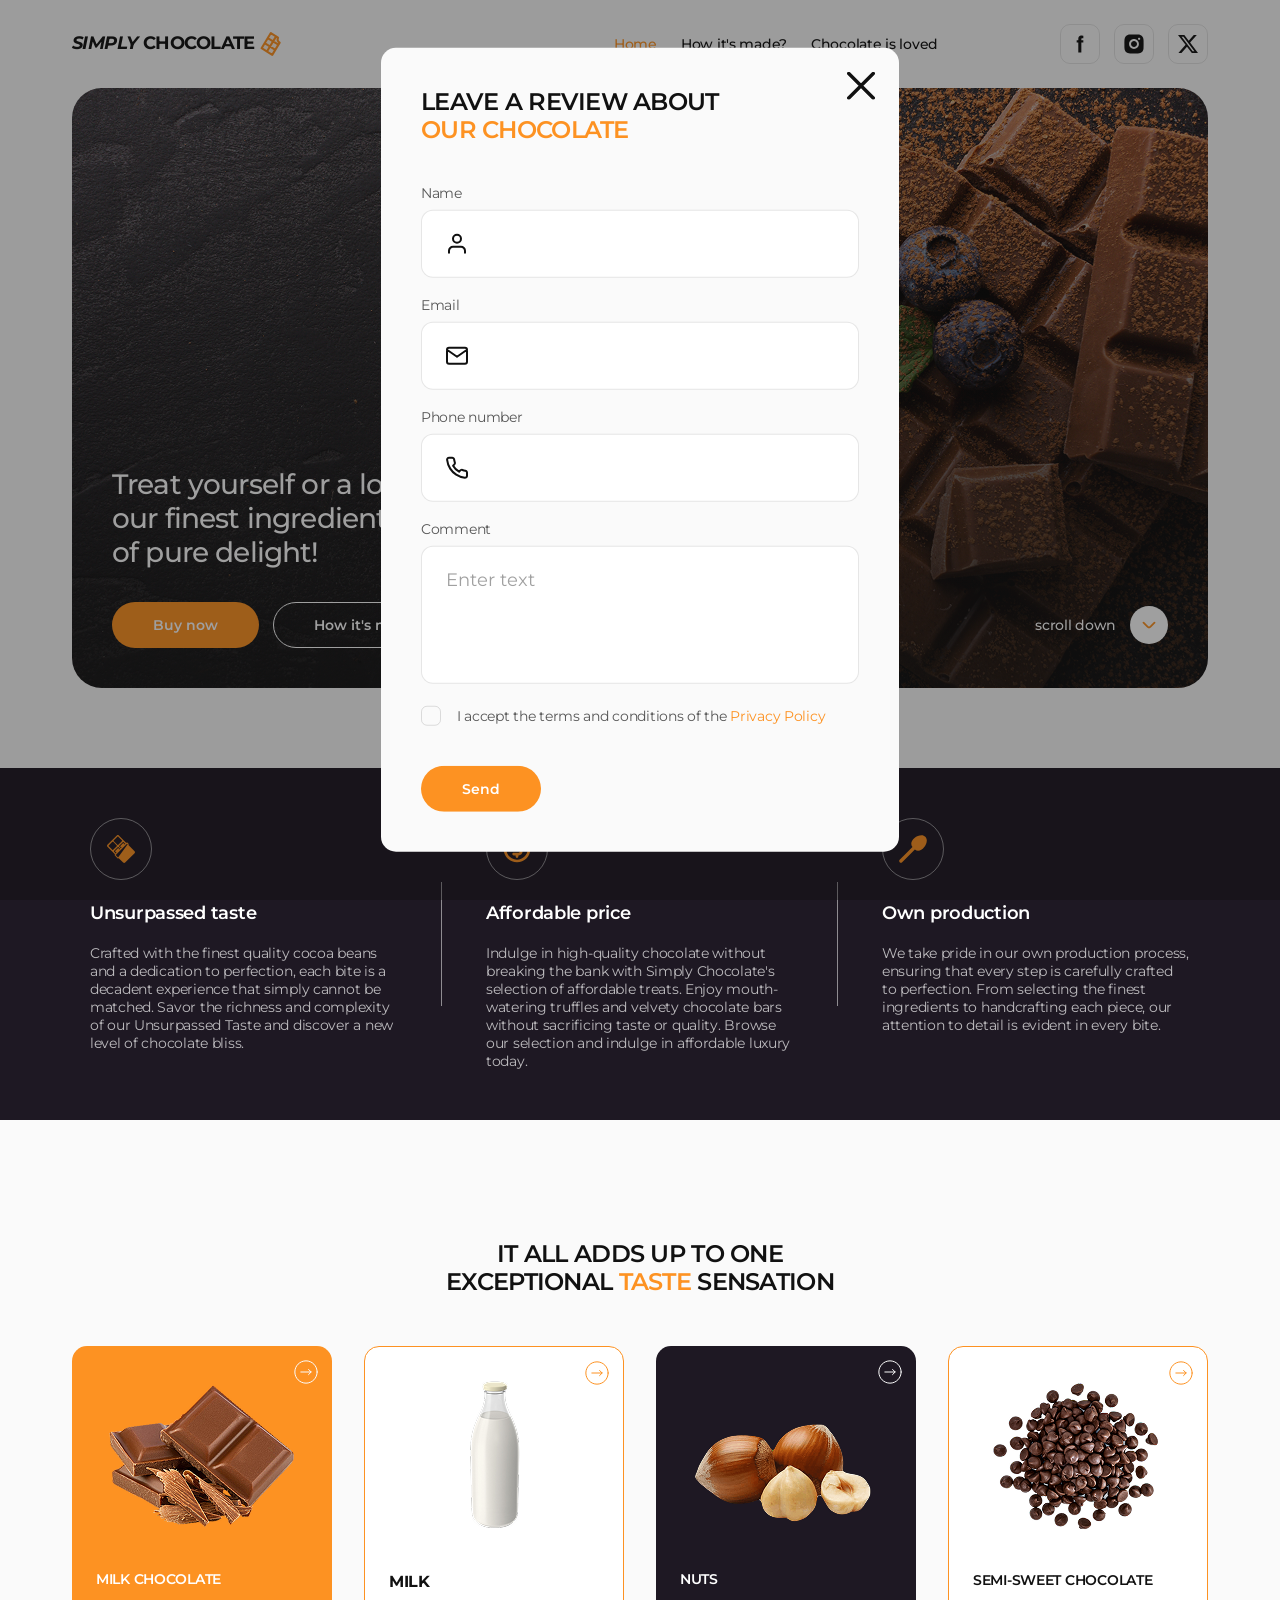
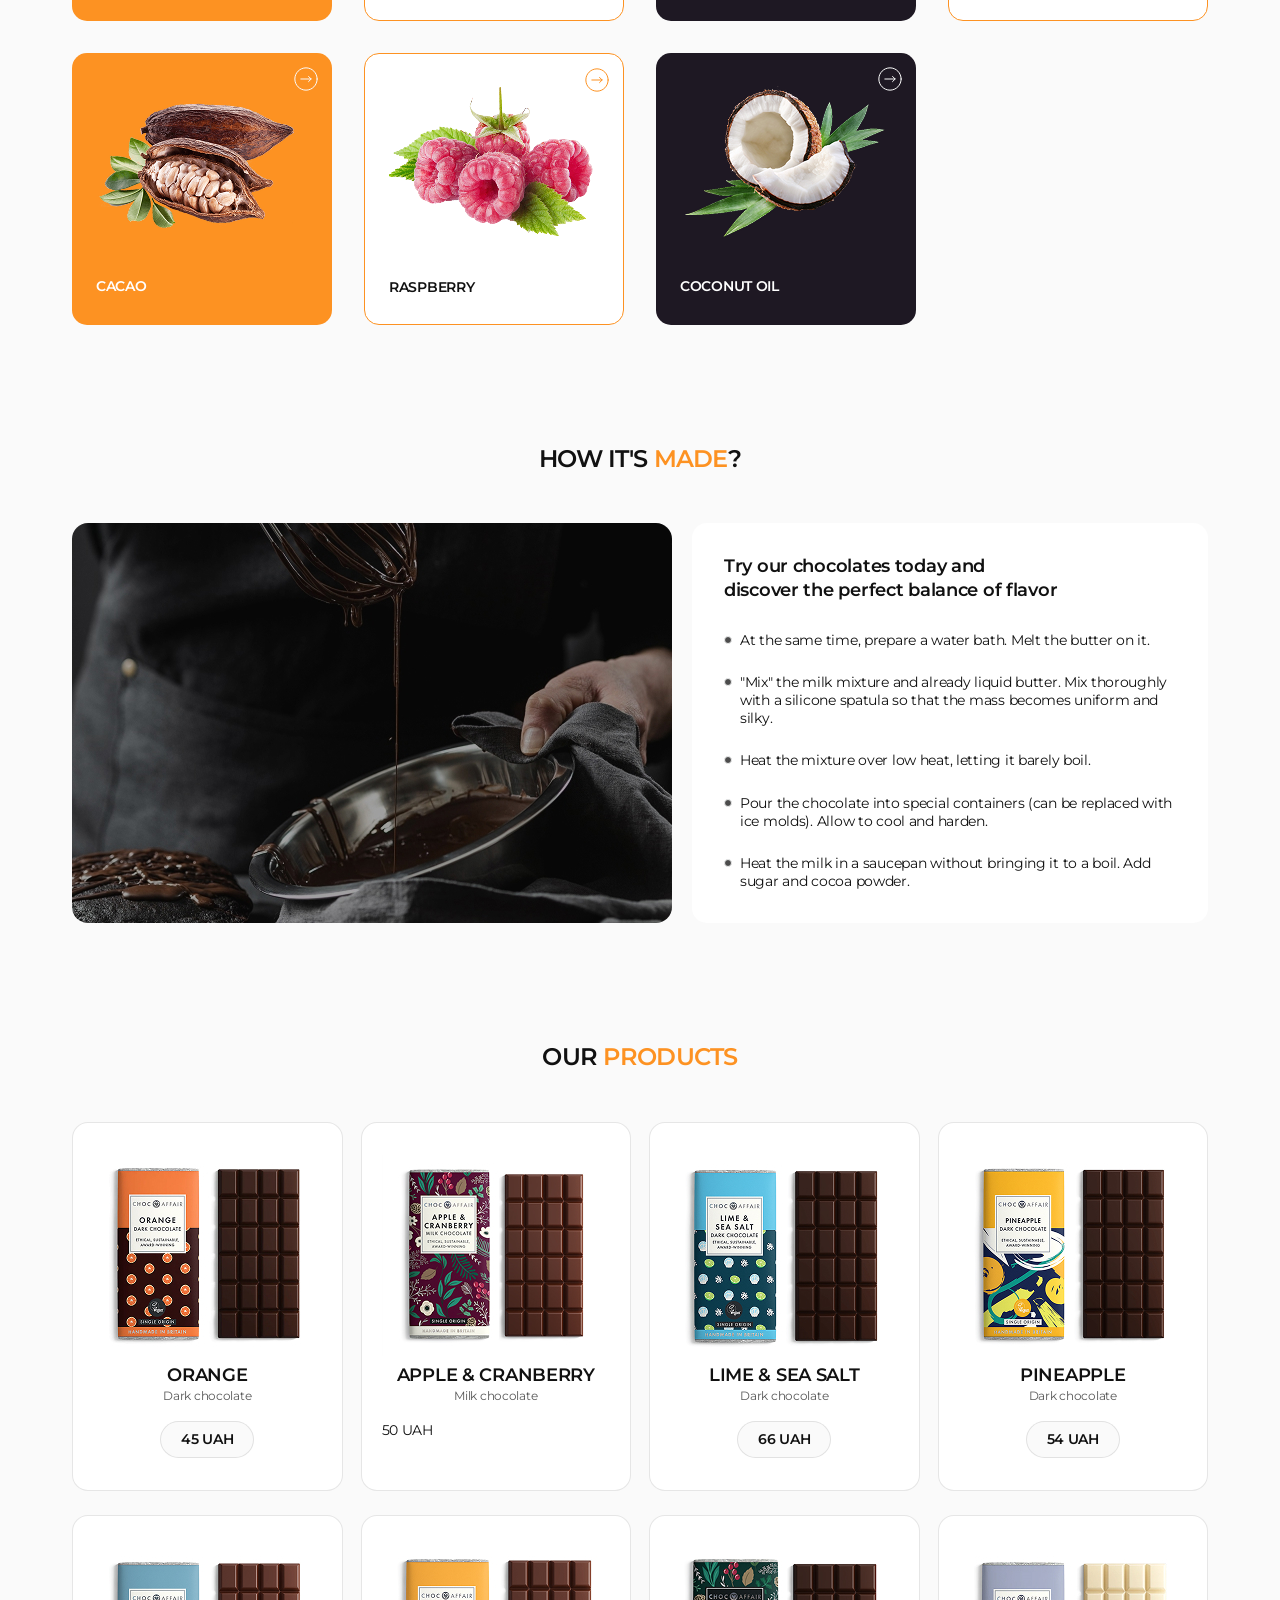
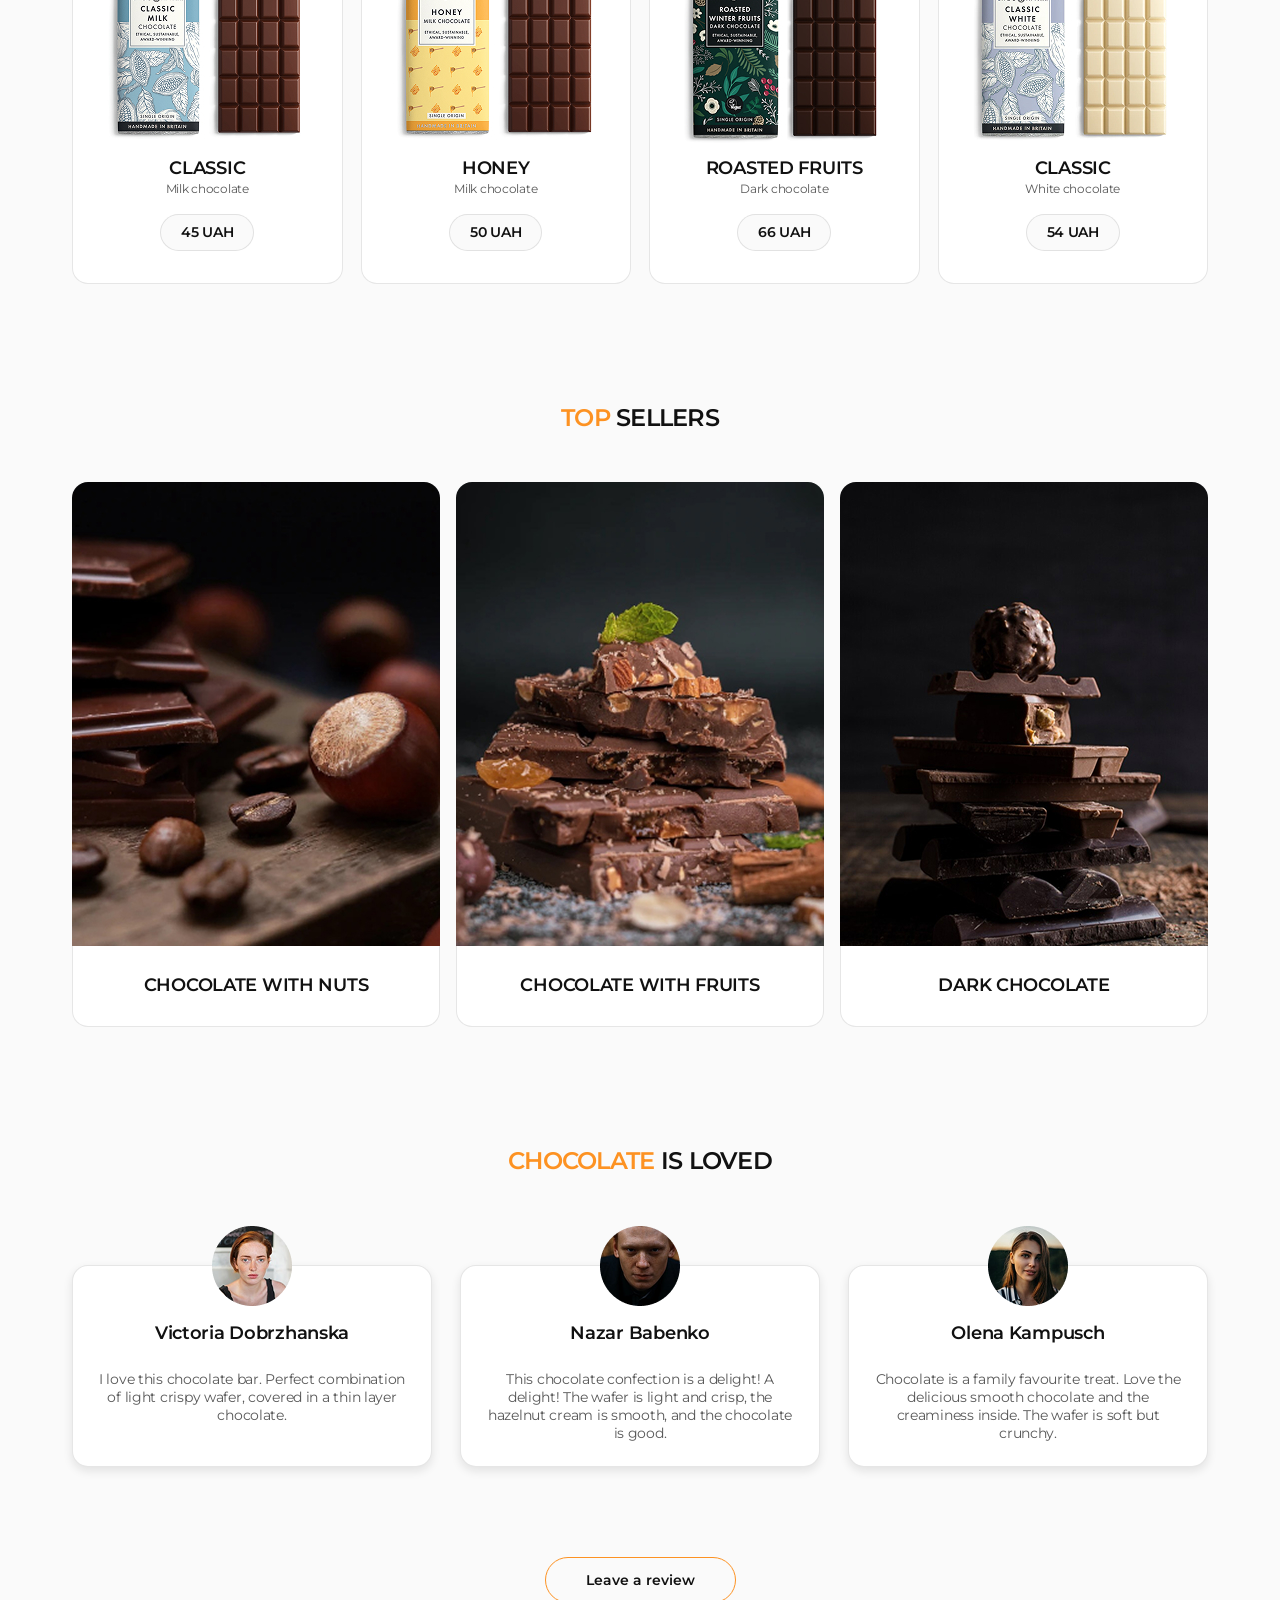
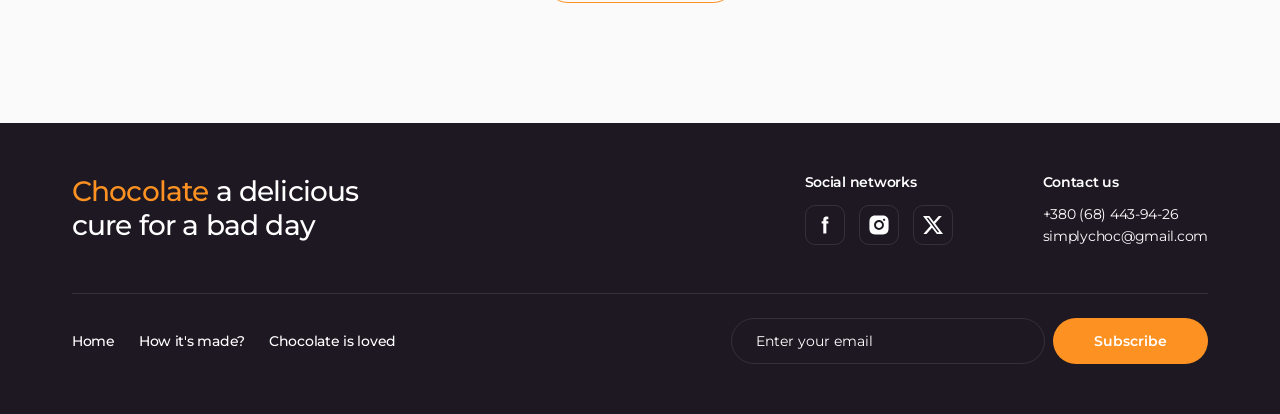
==== commit 252f4a9b: "Add form" ====
--- a/index.html
+++ b/index.html
@@ -637,8 +637,134 @@
               <a class="footer-menu-link" href="#reviews">Chocolate is loved</a>
             </li>
           </ul>
+
+          <form class="footer-form" name="subscription">
+            <input
+              class="footer-form-input"
+              type="email"
+              name="user_subscription"
+              placeholder="Enter your email"
+            />
+
+            <button class="btn btn-filled" type="submit">Subscribe</button>
+          </form>
         </div>
       </div>
     </footer>
+    <!-- Modal window -->
+    <div class="backdrop is-open">
+      <div class="modal">
+        <button class="modal-btn" type="button" aria-label="Close modal button">
+          <svg class="modal-btn-icon" width="28" height="28">
+            <use href="./images/icons.svg#close"></use>
+          </svg>
+        </button>
+        <p class="modal-caption">
+          LEAVE A REVIEW ABOUT <span class="accent">OUR CHOCOLATE</span>
+        </p>
+
+        <form class="modal-form" name="review_form">
+          <div class="modal-form-field">
+            <label class="modal-form-label" for="user_name">Name</label>
+            <div class="modal-form-wrapper">
+              <input
+                class="modal-form-input"
+                type="text"
+                id="user_name"
+                name="user_name"
+                required
+                minlength="2"
+                pattern="^[a-zA-Z]+\s[a-zA-Z]+$"
+                title="Username must be two words separated by space."
+              />
+              <svg class="modal-form-icon" width="24" height="24">
+                <use href="./images/icons.svg#user"></use>
+              </svg>
+              <svg class="error-icon" width="24" height="24">
+                <use href="./images/icons.svg#error"></use>
+              </svg>
+            </div>
+          </div>
+
+          <div class="modal-form-field">
+            <label class="modal-form-label" for="user_email">Email</label>
+            <div class="modal-form-wrapper">
+              <input
+                class="modal-form-input"
+                type="email"
+                id="user_email"
+                name="user_email"
+                required
+              />
+              <svg class="modal-form-icon" width="24" height="24">
+                <use href="./images/icons.svg#email"></use>
+              </svg>
+              <svg class="error-icon" width="24" height="24">
+                <use href="./images/icons.svg#error"></use>
+              </svg>
+            </div>
+          </div>
+
+          <div class="modal-form-field">
+            <label class="modal-form-label" for="user_phone"
+              >Phone number</label
+            >
+            <div class="modal-form-wrapper">
+              <input
+                class="modal-form-input"
+                type="tel"
+                id="user_phone"
+                name="user_phone"
+              />
+              <svg class="modal-form-icon" width="24" height="24">
+                <use href="./images/icons.svg#phone"></use>
+              </svg>
+            </div>
+          </div>
+
+          <div class="modal-form-field">
+            <label class="modal-form-label" for="user_comment">Comment</label>
+            <textarea
+              class="modal-form-comment"
+              cols="4"
+              id="user_comment"
+              name="user_comment"
+              placeholder="Enter text"
+              required
+              minlength="20"
+            ></textarea>
+          </div>
+
+          <div class="modal-form-agreement">
+            <input
+              class="checkbox sr-only"
+              type="checkbox"
+              name="user_policy"
+              id="user_policy"
+              required
+            />
+            <label class="modal-form-policy" for="user_policy">
+              <span class="modal-form-checkbox">
+                <svg class="modal-form-checkbox-icon" width="10" height="10">
+                  <use href="./images/icons.svg#check"></use>
+                </svg>
+              </span>
+
+              I accept the terms and conditions of the
+              <a
+                class="modal-form-link"
+                href="#"
+                target="_blank"
+                rel="noopener noreferrer"
+              >
+                Privacy Policy
+              </a>
+            </label>
+          </div>
+
+          <button class="btn btn-filled" type="submit">Send</button>
+        </form>
+      </div>
+    </div>
   </body>
 </html>
--- a/css/main.css
+++ b/css/main.css
@@ -10,3 +10,4 @@
 @import url(./bestsellers.css);
 @import url(./reviews.css);
 @import url(./footer.css);
+@import url(./modal.css);
